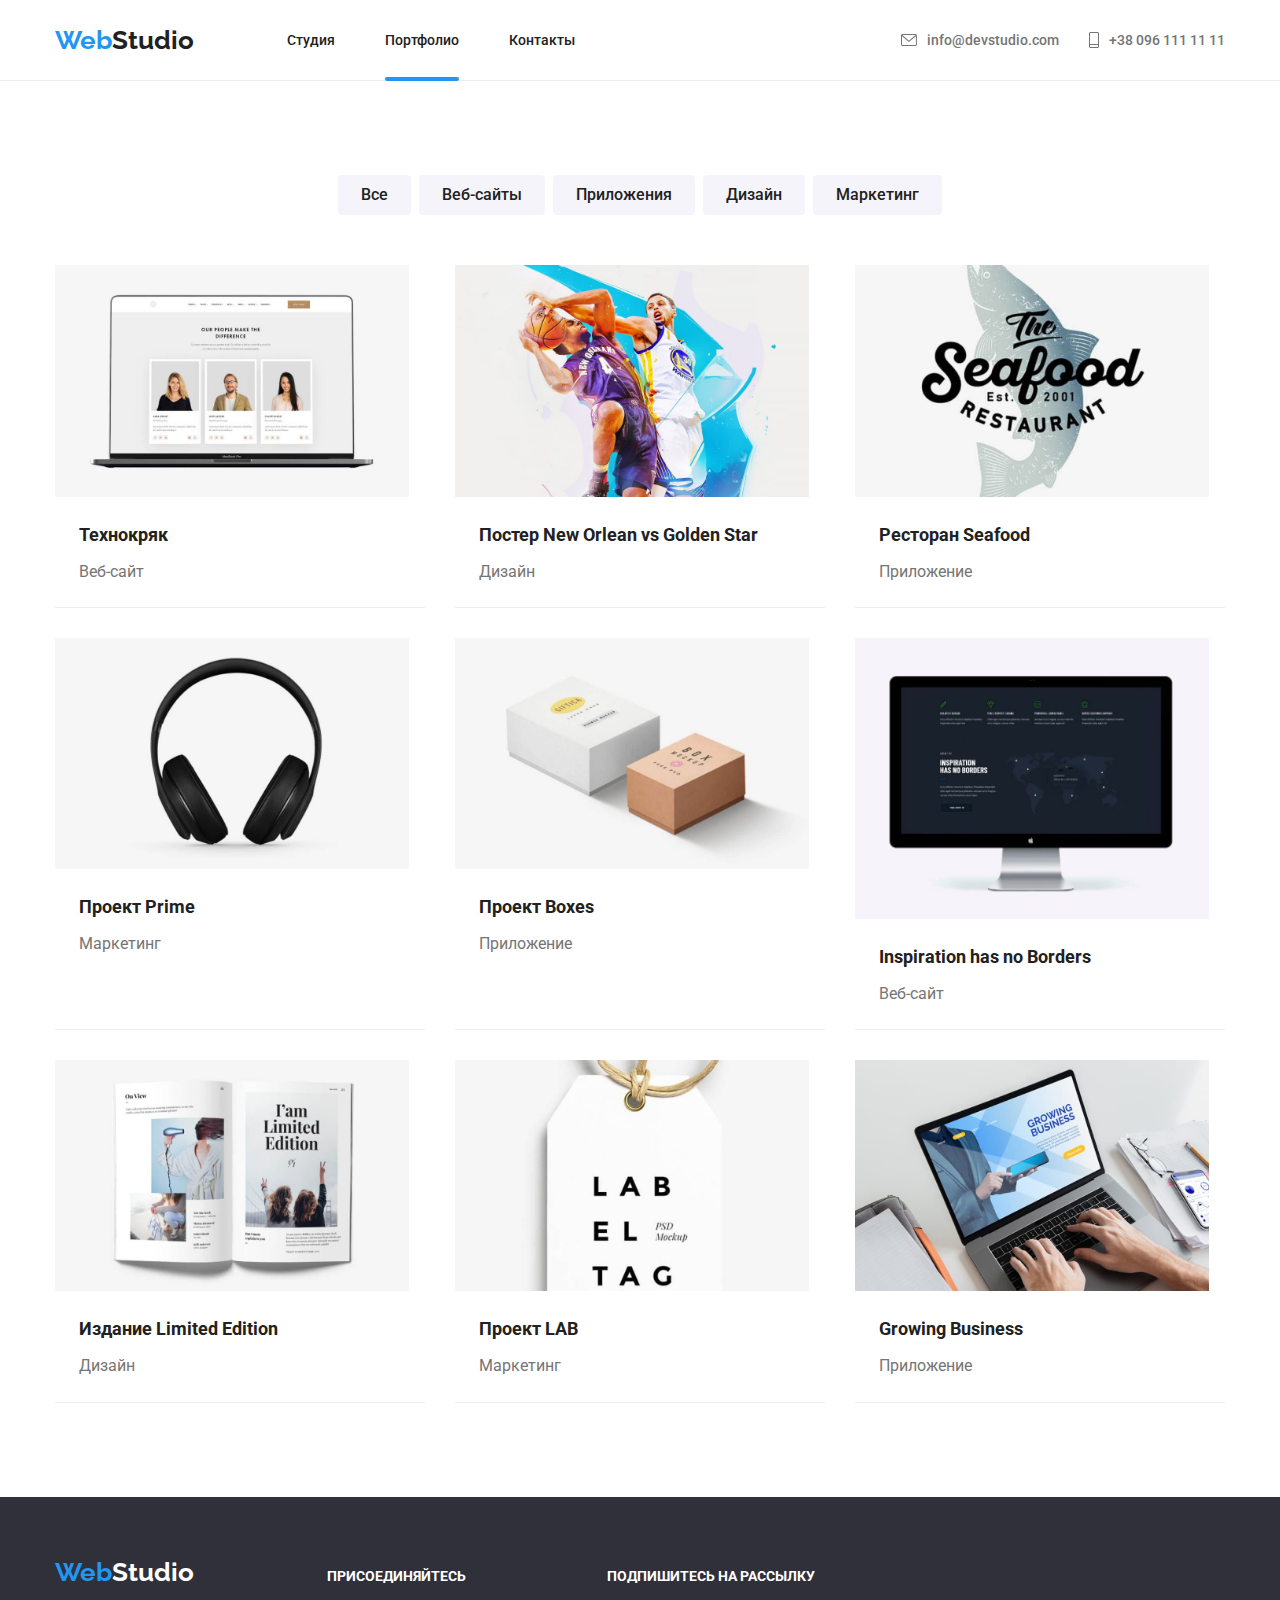
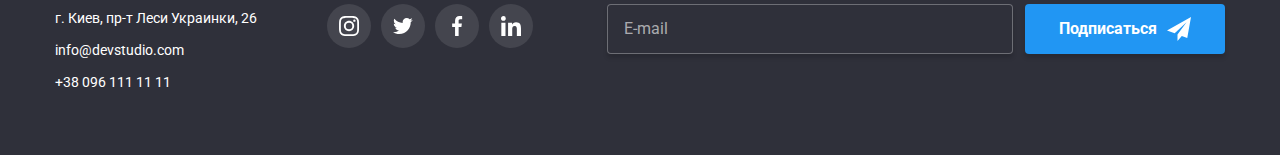
==== portfolio.html @ 4d80607a "adaptive" ====
<!DOCTYPE html>
<html lang="ru">

<head>
    <meta charset="UTF-8">
    <meta http-equiv="X-UA-Compatible" content="IE=edge">
    <meta name="viewport" content="width=device-width, initial-scale=1.0">
    <link href="https://fonts.googleapis.com/css2?family=Raleway:wght@700&family=Roboto:wght@400;500;700;900&display=swap"
        rel="stylesheet">
    <link rel="stylesheet" href="https://cdnjs.cloudflare.com/ajax/libs/modern-normalize/1.1.0/modern-normalize.min.css">
    <link rel="stylesheet" href="./css/portfolio.min.css">
    <title>Document</title>
</head>

<body> 
        <header class="header">
            <div class="container header__container">
                <nav class="site-nav">
                    <a href="./index.html" lang="en" class="logo header__logo"><span class="logo__accent">Web</span>Studio</a>
                    <button type="button" class="header__btn btn" aria-expanded="false" aria-controls="site-nav__menu"
                        data-menu-button>
                        <svg width="40" height="40" aria-label="Переключатель мобильного меню">
                            <use class="btn__icon-menu" href="./images/icons.svg#icon-menu"></use>
                            <use class="btn__icon-cross" href="./images/icons.svg#icon-cross"></use>
                        </svg>
                    </button>
        
                    <div class="site-nav__menu" id="site-nav__menu" data-menu>
        
                        <ul class="header__nav nav">
                            <li class="nav__item">
                                <a href="./index.html" class="nav__link link">Студия</a>
                            </li>
                            <li class="nav__item"><a href="./portfolio.html" class="nav__link nav__link--active">Портфолио</a></li>
                            <li class="nav__item"><a href="" class="nav__link">Контакты</a></li>
                        </ul>
                        <ul class="header__connection connection">
                            <li class="connection__item">
                                <a href="mailto:info@devstudio.com" class="connection__link connection__link--envelope">
                                    <svg class="connection__icon icon-envelope">
                                        <use href="./images/icons.svg#icon-envelope"></use>
                                    </svg>
                                    info@devstudio.com</a>
                            </li>
                            <li class="connection__item ">
                                <a href="tel:+380961111111" class="connection__link connection__link--phone">
                                    <svg class="connection__icon icon-phone">
                                        <use href="./images/icons.svg#icon-phone"></use>
                                    </svg>
                                    +38 096 111 11 11</a>
                            </li>
                        </ul>
                        <ul class="header-social">
                            <li class="header-social__item">
                                <a href="" class="header-social__link">Instagram</a>
                            </li>
                            <li class="header-social__item">
                                <a href="" class="header-social__link">Twitter</a>
                            </li>
                            <li class="header-social__item">
                                <a href="" class="header-social__link">Facebook</a>
                            </li>
                            <li class="header-social__item">
                                <a href="" class="header-social__link">LinkedIn</a>
                            </li>
                        </ul>
                    </div>
                </nav>
            </div>
        </header>
    <main>
        <section class="section section__examples">
            <div class="container">
                <ul class="filter__list ">
                    <li class="filter__item"><button type="button" class="filter__button">Все</button></li>
                    <li class="filter__item"><button type="button" class="filter__button">Веб-сайты</button></li>
                    <li class="filter__item"><button type="button" class="filter__button">Приложения</button></li>
                    <li class="filter__item"><button type="button" class="filter__button">Дизайн</button></li>
                    <li class="filter__item"><button type="button" class="filter__button">Маркетинг</button></li>
                </ul>
                <h1 class="element-hidden">Примеры работ</h1>
                <ul class=" card-set">
                    <li class="card">
                        <a href="" class="card__link ">
                            <div class="card__thumb">
                                <picture>
                                    <source srcset="
                                                     ./images/portfolio/product-1-dextop-370.jpg 370w, 
                                                     ./images/portfolio/product-1-dextop-740.jpg 740w,
                                                     ./images/portfolio/product-1-tablet-354.jpg 354w, 
                                                     ./images/portfolio/product-1-tablet-708.jpg 708w, 
                                                     ./images/portfolio/product-1-mobile-450.jpg 450w, 
                                                    ./images/portfolio/product-1-mobile-900.jpg 900w, 
                                                    " type="image/jpeg" />
                                
                                    <img srcset="./images/portfolio/product-1-dextop-370.jpg" alt="Страница веб-сайта"
                                        sizes="(min-width: 1200px) 33vw, (min-width: 768px) 50vw, 100vw">
                                </picture>
                                <!-- <img src="./images/project-1.jpg" alt="Страница веб-сайта" > -->
                                <div class="card__overlay">
                                    <p class="card__text">Технокряк это современная площадка распространения коронавируса. Компании используют эту
                                        платформу для цифрового
                                        шпионажа и атак на защищённые сервера конкурентов.</p>
                                </div>
                            </div>
                            <div class="card__content">
                                <h2 class="card__title">Технокряк</h2>
                                <p class="card__description">Веб-сайт</p>
                            </div>
                        </a>
                    </li>

                    <li class="card">
                        <a href="" class="card__link ">
                            <div class="card__thumb">
                                <picture>
                                    <source srcset="
                                                     ./images/portfolio/product-2-dextop-370.jpg 370w, 
                                                     ./images/portfolio/product-2-dextop-740.jpg 740w,
                                                     ./images/portfolio/product-2-tablet-354.jpg 354w, 
                                                     ./images/portfolio/product-2-tablet-708.jpg 708w, 
                                                     ./images/portfolio/product-2-mobile-450.jpg 450w, 
                                                    ./images/portfolio/product-2-mobile-900.jpg 900w, 
                                                    " type="image/jpeg" />
                                
                                    <img srcset="./images/portfolio/product-2-dextop-370.jpg" alt="Постер на баскетбольную тему"
                                        sizes="(min-width: 1200px) 33vw, (min-width: 768px) 50vw, 100vw">
                                </picture>
                                <div class="card__overlay">
                                    <p class="card__text">Lorem ipsum dolor sit amet consectetur adipisicing elit. Provident magnam aut amet nulla
                                        dolorum? Tenetur facilis nobis fuga. Hic, minus.</p>
                                </div>
                            </div>
                            <div class="card__content">
                                <h2 class="card__title">Постер New Orlean vs Golden Star</h2>
                                <p class="card__description">Дизайн</p>
                            </div>
                        </a>
                    </li>

                    <li class="card">
                        <a href="" class="card__link ">
                            <div class="card__thumb">
                                <picture>
                                    <source srcset="
                                                    ./images/portfolio/product-3-dextop-370.jpg 370w, 
                                                    ./images/portfolio/product-3-dextop-740.jpg 740w,
                                                    ./images/portfolio/product-3-tablet-354.jpg 354w, 
                                                    ./images/portfolio/product-3-tablet-708.jpg 708w, 
                                                    ./images/portfolio/product-3-mobile-450.jpg 450w, 
                                                    ./images/portfolio/product-3-mobile-900.jpg 900w, 
                                                    " type="image/jpeg" />
                                    <img srcset="./images/portfolio/product-3-dextop-370.jpg" alt="Постер на баскетбольную тему"
                                        sizes="(min-width: 1200px) 33vw, (min-width: 768px) 50vw, 100vw">
                                </picture>
                                <div class="card__overlay">
                                    <p class="card__text">Lorem ipsum dolor sit amet consectetur adipisicing elit. Debitis repellat soluta ullam tempore
                                        quas quibusdam delectus saepe, autem beatae labore.</p>
                                </div>
                            </div>
                            <div class="card__content">
                                <h2 class="card__title">Ресторан Seafood</h2>
                                <p class="card__description">Приложение</p>
                            </div>
                        </a>
                    </li>

                    <li class="card">
                        <a href="" class="card__link ">
                            <div class="card__thumb">
                                <picture>
                                    <source srcset="
                                                    ./images/portfolio/product-4-dextop-370.jpg 370w, 
                                                    ./images/portfolio/product-4-dextop-740.jpg 740w,
                                                    ./images/portfolio/product-4-tablet-354.jpg 354w, 
                                                    ./images/portfolio/product-4-tablet-708.jpg 708w, 
                                                    ./images/portfolio/product-4-mobile-450.jpg 450w, 
                                                    ./images/portfolio/product-4-mobile-900.jpg 900w, 
                                                    " type="image/jpeg" />
                                    <img srcset="./images/portfolio/product-4-dextop-370.jpg" alt="Постер на баскетбольную тему"
                                        sizes="(min-width: 1200px) 33vw, (min-width: 768px) 50vw, 100vw">
                                </picture>
                                <!-- <img src="./images/project-4.jpg" alt="Полноразмерные наушники" > -->
                                <div class="card__overlay">
                                    <p class="card__text">Lorem ipsum dolor, sit amet consectetur adipisicing elit. Laudantium esse sunt eos recusandae
                                        deserunt distinctio, inventore reiciendis optio ipsum quibusdam.</p>
                                </div>
                            </div>
                            <div class="card__content">
                                <h2 class="card__title">Проект Prime</h2>
                                <p class="card__description">Маркетинг</p>
                            </div>
                        </a>
                    </li>

                    <li class="card">
                        <a href="" class="card__link ">
                            <div class="card__thumb">
                                <picture>
                                    <source srcset="
                                                    ./images/portfolio/product-5-dextop-370.jpg 370w, 
                                                    ./images/portfolio/product-5-dextop-740.jpg 740w,
                                                    ./images/portfolio/product-5-tablet-354.jpg 354w, 
                                                    ./images/portfolio/product-5-tablet-708.jpg 708w, 
                                                    ./images/portfolio/product-5-mobile-450.jpg 450w, 
                                                    ./images/portfolio/product-5-mobile-900.jpg 900w, 
                                                    " type="image/jpeg" />
                                    <img srcset="./images/portfolio/product-5-dextop-370.jpg" alt="Коробки"
                                        sizes="(min-width: 1200px) 33vw, (min-width: 768px) 50vw, 100vw">
                                </picture>
                                <div class="card__overlay">
                                    <p class="card__text">Lorem, ipsum dolor sit amet consectetur adipisicing elit. Ipsa magnam ipsum fugit error dolorem
                                        officia tempora eos molestias eveniet nihil saepe, voluptas incidunt iusto ullam.</p>
                                </div>
                            </div>
                            <div class="card__content">
                                <h2 class="card__title">Проект Boxes</h2>
                                <p class="card__description">Приложение</p>
                            </div>
                        </a>
                    </li>

                    <li class="card">
                        <a href="" class="card__link ">
                            <div class="card__thumb">
                                <picture>
                                    <source srcset="
                                                    ./images/portfolio/product-6-dextop-370.jpg 370w, 
                                                    ./images/portfolio/product-6-dextop-740.jpg 740w,
                                                    ./images/portfolio/product-6-tablet-354.jpg 354w, 
                                                    ./images/portfolio/product-6-tablet-708.jpg 708w, 
                                                    " type="image/jpeg" />
                                    <img srcset="./images/portfolio/product-6-dextop-370.jpg" alt="Страница сайта"
                                        sizes="(min-width: 1200px) 33vw, (min-width: 768px) 50vw, 100vw">
                                </picture>
                                <div class="card__overlay">
                                    <p class="card__text">Lorem ipsum dolor sit amet consectetur adipisicing elit. Fugiat dignissimos, libero tempore
                                        ipsam iure veniam eveniet aliquam, quibusdam accusamus id nulla odio, consequuntur praesentium consectetur?</p>
                                </div>
                            </div>
                            <div class="card__content">
                                <h2 class="card__title">Inspiration has no Borders</h2>
                                <p class="card__description">Веб-сайт</p>
                            </div>
                        </a>
                    </li>

                    <li class="card ">
                        <a href="" class="card__link ">
                            <div class="card__thumb">
                                <picture>
                                    <source srcset="
                                                    ./images/portfolio/product-7-dextop-370.jpg 370w, 
                                                    ./images/portfolio/product-7-dextop-740.jpg 740w,
                                                    ./images/portfolio/product-7-tablet-354.jpg 354w, 
                                                    ./images/portfolio/product-7-tablet-708.jpg 708w, 
                                                    ./images/portfolio/product-7-mobile-450.jpg 450w, 
                                                    ./images/portfolio/product-7-mobile-900.jpg 900w, 
                                                    " type="image/jpeg" />
                                <img srcset="./images/portfolio/product-7-dextop-370.jpg" alt="Разворот журнала"
                                        sizes="(min-width: 1200px) 33vw, (min-width: 768px) 50vw, 100vw">
                                </picture>
                                <div class="card__overlay">
                                    <p class="card__text">Lorem ipsum dolor sit, amet consectetur adipisicing elit. Eius doloremque autem quas eum
                                        veniam. Omnis, provident quibusdam dolor excepturi voluptates minus neque. Reprehenderit, sequi natus?</p>
                                </div>
                            </div>
                            <div class="card__content">
                                <h2 class="card__title">Издание Limited Edition</h2>
                                <p class="card__description">Дизайн</p>
                            </div>
                        </a>
                    </li>

                    <li class="card ">
                        <a href="" class="card__link ">
                            <div class="card__thumb">
                                <picture>
                                    <source srcset="
                                                    ./images/portfolio/product-8-dextop-370.jpg 370w, 
                                                    ./images/portfolio/product-8-dextop-740.jpg 740w,
                                                    ./images/portfolio/product-8-tablet-354.jpg 354w, 
                                                    ./images/portfolio/product-8-tablet-708.jpg 708w, 
                                                    ./images/portfolio/product-8-mobile-450.jpg 450w, 
                                                    ./images/portfolio/product-8-mobile-900.jpg 900w, 
                                                    " type="image/jpeg" />
                                <img srcset="./images/portfolio/product-8-dextop-370.jpg" alt="Макет ярлыка"
                                        sizes="(min-width: 1200px) 33vw, (min-width: 768px) 50vw, 100vw">
                                </picture>
                                <div class="card__overlay">
                                    <p class="card__text">Lorem ipsum dolor sit amet consectetur adipisicing elit. Quidem doloremque repudiandae est
                                        harum eligendi consequuntur! Doloribus magnam ea voluptatem sed ad nisi modi voluptate corrupti!</p>
                                </div>
                            </div>
                            <div class="card__content">
                                <h2 class="card__title">Проект LAB</h2>
                                <p class="card__description">Маркетинг</p>
                            </div>
                        </a>
                    </li>

                    <li class="card ">
                        <a href="" class="card__link ">
                            <div class="card__thumb">
                                <picture>
                                    <source srcset="
                                                    ./images/portfolio/product-9-dextop-370.jpg 370w, 
                                                    ./images/portfolio/product-9-dextop-740.jpg 740w,
                                                    ./images/portfolio/product-9-tablet-354.jpg 354w, 
                                                    ./images/portfolio/product-9-tablet-708.jpg 708w, 
                                                    ./images/portfolio/product-9-mobile-450.jpg 450w, 
                                                    ./images/portfolio/product-9-mobile-900.jpg 900w, 
                                                    " type="image/jpeg" />
                                   <img srcset="./images/portfolio/product-9-dextop-370.jpg" alt="Страница сайта"
                                        sizes="(min-width: 1200px) 33vw, (min-width: 768px) 50vw, 100vw">
                                </picture>
                                <div class="card__overlay">
                                    <p class="card__text">Lorem ipsum dolor sit amet consectetur adipisicing elit. Vitae dolores quas, facilis eos iusto
                                        beatae, consequatur inventore sequi, rem eum commodi nisi vel recusandae nesciunt.</p>
                                </div>
                            </div>
                            <div class="card__content">
                                <h2 class="card__title">Growing Business</h2>
                                <p class="card__description">Приложение</p>
                            </div>
                        </a>
                    </li>
                </ul>
            </div>
        </section>
    </main>
        <footer class="footer">
            <div class="container">
                <div class="footer__container">
                    <div class="footer__container--tablet">
                        <div class="footer__address">
                            <a href="" lang="en" class="logo footer__logo"><span class="logo__accent">Web</span>Studio</a>
                            <address>
                                <ul class=" address__list">
                                    <li class=" address__item"><a href="https://goo.gl/maps/VxRfJB7BsFAzvuB5A" target="_blank"
                                            rel="noopener noreferrer nofollow" class="address__link">г. Киев, пр-т Леси
                                            Украинки, 26</a>
                                    </li>
                                    <li class=" address__item"><a href="mailto:info@devstudio.com"
                                            class="address__link">info@devstudio.com</a>
                                    </li>
                                    <li class=" address__item"><a href="tel:+380961111111" class="address__link">+38 096 111 11
                                            11</a></li>
                                </ul>
                            </address>
                        </div>
                        <div class="footer__social">
                            <p class="footer__text">Присоединяйтесь</p>
                            <ul class="social">
                                <li class="social__item">
                                    <a href="" class="social__link social__link--footer">
                                        <svg class="social__icon social__icon--footer">
                                            <use href="./images/icons.svg#icon-instagram"></use>
                                        </svg>
                                    </a>
                                </li>
                                <li class="social__item">
                                    <a href="" class="social__link social__link--footer">
                                        <svg class="social__icon social__icon--footer">
                                            <use href="./images/icons.svg#icon-twitter"></use>
                                        </svg>
                                    </a>
                                </li>
                                <li class="social__item">
                                    <a href="" class="social__link social__link--footer">
                                        <svg class="social__icon social__icon--footer">
                                            <use href="./images/icons.svg#icon-facebook"></use>
                                        </svg>
                                    </a>
                                </li>
                                <li class="social__item">
                                    <a href="" class="social__link social__link--footer">
                                        <svg class="social__icon social__icon--footer">
                                            <use href="./images/icons.svg#icon-linkedin"></use>
                                        </svg>
                                    </a>
                                </li>
                            </ul>
                        </div>
                    </div>
                    <div class="footer__subscribe">
                        <p class="footer__text">Подпишитесь на рассылку</p>
                        <form name="subscribe" class="subscribe">
                            <input type="email" name="subscribe" placeholder="E-mail" class="subscribe__field">
                            <button type="submit" class="button subscribe__button">
                                Подписаться
                                <svg class="subscribe__icon">
                                    <use href="./images/icons.svg#icon-send"></use>
                                </svg>
                            </button>
                        </form>
                    </div>
                </div>
            </div>
        </footer>

<script src="./js/modal.js"></script>
<script src="./js/mobile-menu.js"></script>

</body>

</html>
---- css/portfolio.min.css ----
.element-hidden{position:absolute;white-space:nowrap;width:1px;height:1px;overflow:hidden;border:0;padding:0;clip:rect(0 0 0 0);-webkit-clip-path:inset(50%);clip-path:inset(50%);margin:-1px}h1,h2,h3,h4,h5,h6{margin:0;color:#212121}p{margin:0}img{display:block;max-width:100%;height:auto}address{font-style:normal}ul{list-style:none;padding:0;margin:0}.address__link,.card__link,.connection__link,.header-social__link,.logo{text-decoration:none;color:inherit}.address__link:hover,.address__link:focus,.connection__link:hover,.connection__link:focus{color:#2196f3}.address__list,.card-set,.filter__list,.social{list-style:none;padding:0;margin:0}.social__link,.social,.button{display:-webkit-box;display:-ms-flexbox;display:flex;-webkit-box-align:center;-ms-flex-align:center;align-items:center;-webkit-box-pack:center;-ms-flex-pack:center;justify-content:center}.button{margin-right:auto;margin-left:auto;min-width:200px;height:50px;padding:10px;border:1px solid transparent;border-radius:4px;-webkit-box-shadow:0px 4px 4px rgba(0,0,0,.15);box-shadow:0px 4px 4px rgba(0,0,0,.15);font-size:16px;font-weight:700;line-height:1.88;color:#fff;background-color:#2196f3;cursor:pointer}.section{padding-top:60px;padding-bottom:60px}@media screen and (min-width: 1200px){.section{padding-top:94px;padding-bottom:94px}}@media screen and (min-width: 1200px){.section__activities{padding-top:0}}.section__title{margin-bottom:30px;font-weight:700;font-size:28px;text-align:center}@media screen and (min-width: 1200px){.section__title{margin-bottom:50px;font-size:36px}}.container{margin-left:auto;margin-right:auto;padding-left:15px;padding-right:15px}@media screen and (min-width: 480px){.container{width:480px}}@media screen and (min-width: 768px){.container{width:768px}}@media screen and (min-width: 1200px){.container{width:1200px}}body{color:#757575;font-family:"Roboto",sans-serif;font-size:14px;font-weight:400;line-height:1.71;background-color:#fff}.header{position:relative;border-bottom:1px solid #ececec;background-color:#fff}.logo{display:block;color:#212121;font-family:"Raleway",sans-serif;font-weight:700;font-size:24px;line-height:1.17}.btn.is-open .logo{display:none}@media screen and (max-width: 767px){.logo{padding-top:15px;padding-bottom:15px}}@media screen and (min-width: 1200px){.logo{font-size:26px}}@media screen and (min-width: 1200px){.header__logo{padding-top:25px;padding-bottom:25px}}.logo__accent{color:#2196f3}.btn{display:-webkit-box;display:-ms-flexbox;display:flex;padding:0;border:none;background-color:transparent;margin-left:auto;z-index:999}@media screen and (min-width: 768px){.btn{display:none}}.burger{width:40px;height:40px;-webkit-transition:fill 250ms cubic-bezier(0.4, 0, 0.2, 1);transition:fill 250ms cubic-bezier(0.4, 0, 0.2, 1)}.btn:focus .burger{fill:#2196f3}.btn__icon-cross{display:none}.btn.is-open .btn__icon-cross{display:block}@media screen and (max-width: 767px){.btn.is-open .btn__icon-cross{position:absolute;top:10px;right:15px}}.btn.is-open .btn__icon-menu{display:none}.site-nav{display:-webkit-box;display:-ms-flexbox;display:flex;-webkit-box-align:center;-ms-flex-align:center;align-items:center}@media screen and (max-width: 767px){.site-nav{min-height:60px}}@media screen and (min-width: 768px){.site-nav{min-height:80px}}.site-nav__menu{line-height:1.17;font-weight:500;background-color:#fff}@media screen and (max-width: 767px){.site-nav__menu{display:none;position:absolute;top:0;left:0;width:100%;height:100vh;padding:40px 48px}.site-nav__menu.is-open{display:-webkit-box;display:-ms-flexbox;display:flex;-webkit-box-orient:vertical;-webkit-box-direction:normal;-ms-flex-direction:column;flex-direction:column;-webkit-box-flex:1;-ms-flex-positive:1;flex-grow:1;z-index:99}}@media screen and (min-width: 768px){.site-nav__menu{display:-webkit-box;display:-ms-flexbox;display:flex;-webkit-box-align:center;-ms-flex-align:center;align-items:center;-webkit-box-flex:1;-ms-flex-positive:1;flex-grow:1;-webkit-box-pack:justify;-ms-flex-pack:justify;justify-content:space-between;margin-left:88px}}@media screen and (min-width: 1200px){.site-nav__menu{margin-left:93px}}.header-social{display:-webkit-box;display:-ms-flexbox;display:flex;-ms-flex-wrap:wrap;flex-wrap:wrap;-webkit-box-align:center;-ms-flex-align:center;align-items:center;-webkit-box-pack:start;-ms-flex-pack:start;justify-content:start;margin-top:64px;color:#2196f3;font-size:18px;line-height:1.22}@media screen and (min-width: 768px){.header-social{display:none}}.header-social__item{position:relative}.header-social__item:not(:last-child){border-right:1px solid rgba(33,33,33,.2)}.header-social__link{padding-right:10px;padding-left:10px}@media screen and (max-width: 767px){.nav{margin-bottom:auto}}@media screen and (min-width: 768px){.nav{display:-webkit-box;display:-ms-flexbox;display:flex;-webkit-box-flex:1;-ms-flex-positive:1;flex-grow:1}}@media screen and (max-width: 767px){.nav__item:not(:last-child){margin-bottom:32px}}@media screen and (min-width: 768px){.nav__item:not(:last-child){margin-right:50px}}.nav__link{text-decoration:none;color:#212121}@media screen and (max-width: 767px){.nav__link{font-size:40px}}@media screen and (min-width: 768px){.nav__link{padding-top:32px;padding-bottom:32px;display:block;color:#212121;-webkit-transition:color 250ms cubic-bezier(0.4, 0, 0.2, 1);transition:color 250ms cubic-bezier(0.4, 0, 0.2, 1)}.nav__link:hover,.nav__link:focus{color:#2196f3}}@media screen and (max-width: 767px){.nav__link--active{color:#2196f3}}@media screen and (min-width: 768px){.nav__link--active{position:relative}}@media screen and (min-width: 768px){.nav__link--active::after{position:absolute;left:0;top:calc(100% - 3px);content:"";display:block;width:100%;height:4px;background-color:#2196f3;border-radius:2px}}@media screen and (max-width: 767px){.connection{display:-webkit-box;display:-ms-flexbox;display:flex;-webkit-box-orient:vertical;-webkit-box-direction:reverse;-ms-flex-direction:column-reverse;flex-direction:column-reverse}}@media screen and (min-width: 768px){.connection{display:-webkit-box;display:-ms-flexbox;display:flex;-webkit-box-orient:vertical;-webkit-box-direction:normal;-ms-flex-direction:column;flex-direction:column}}@media screen and (min-width: 1200px){.connection{-webkit-box-orient:horizontal;-webkit-box-direction:normal;-ms-flex-direction:row;flex-direction:row}}@media screen and (min-width: 768px)and (max-width: 1199px){.connection__item:not(:last-child){margin-bottom:10px}}@media screen and (min-width: 1200px){.connection__item:not(:last-child){margin-right:30px}}.connection__link{color:#757575;-webkit-transition:color 250ms cubic-bezier(0.4, 0, 0.2, 1);transition:color 250ms cubic-bezier(0.4, 0, 0.2, 1)}@media screen and (min-width: 768px){.connection__link{display:-webkit-box;display:-ms-flexbox;display:flex;-webkit-box-align:center;-ms-flex-align:center;align-items:center}}@media screen and (min-width: 480px)and (max-width: 1199px){.connection__link{font-size:12px}}@media screen and (max-width: 767px){.connection__link--envelope{font-size:24px;display:inline-block;margin-top:32px}}@media screen and (max-width: 767px){.connection__link--phone{font-size:34px;color:#2196f3}}.connection__icon{fill:currentColor}@media screen and (max-width: 767px){.connection__icon{display:none}}@media screen and (min-width: 768px){.connection__icon{margin-right:8px}}@media screen and (min-width: 1200px){.connection__icon{margin-right:10px}}@media screen and (min-width: 768px){.icon-envelope{width:14px;height:10px}}@media screen and (min-width: 1200px){.icon-envelope{width:16px;height:12px}}@media screen and (min-width: 768px){.icon-phone{width:10px;height:14px}}@media screen and (min-width: 1200px){.icon-phone{width:10px;height:16px}}.social__item:not(:last-child){margin-right:10px}.social__link{border:1px solid transparent;border-radius:50%;-webkit-box-align:center;-ms-flex-align:center;align-items:center;width:44px;height:44px;color:#afb1b8;-webkit-transition:background-color 250ms cubic-bezier(0.4, 0, 0.2, 1),fill 250ms cubic-bezier(0.4, 0, 0.2, 1);transition:background-color 250ms cubic-bezier(0.4, 0, 0.2, 1),fill 250ms cubic-bezier(0.4, 0, 0.2, 1)}.social__link:hover,.social__link:focus{background-color:#2196f3;fill:#fff}.social__icon{width:20px;height:20px;fill:currentColor;-webkit-transition:fill 250ms cubic-bezier(0.4, 0, 0.2, 1);transition:fill 250ms cubic-bezier(0.4, 0, 0.2, 1)}.social__link:hover .social__icon,.social__link:focus .social__icon{fill:#fff}.social__icon--footer{fill:#fff}@media screen and (max-width: 1199px){.footer__social{margin-bottom:60px}}@media screen and (min-width: 1200px){.footer__social{margin-right:93px}}.social__link--footer{background-color:rgba(255,255,255,.1)}.filter__list{display:-webkit-box;display:-ms-flexbox;display:flex;-ms-flex-wrap:wrap;flex-wrap:wrap;margin-top:-15px;margin-bottom:40px}@media screen and (min-width: 1200px){.filter__list{margin-bottom:50px;-webkit-box-pack:center;-ms-flex-pack:center;justify-content:center;-webkit-box-align:center;-ms-flex-align:center;align-items:center}}.filter__item{margin-top:15px}.filter__item:not(:last-child){margin-right:8px}.filter__button{padding:6px 22px;color:#212121;font-size:16px;font-weight:500;line-height:1.63;background-color:#f5f4fa;border:1px solid transparent;border-radius:4px;cursor:pointer;-webkit-box-shadow:none;box-shadow:none;-webkit-transition:background-color 250ms cubic-bezier(0.4, 0, 0.2, 1),color 250ms cubic-bezier(0.4, 0, 0.2, 1),-webkit-box-shadow 250ms cubic-bezier(0.4, 0, 0.2, 1);transition:background-color 250ms cubic-bezier(0.4, 0, 0.2, 1),color 250ms cubic-bezier(0.4, 0, 0.2, 1),-webkit-box-shadow 250ms cubic-bezier(0.4, 0, 0.2, 1);transition:background-color 250ms cubic-bezier(0.4, 0, 0.2, 1),color 250ms cubic-bezier(0.4, 0, 0.2, 1),box-shadow 250ms cubic-bezier(0.4, 0, 0.2, 1);transition:background-color 250ms cubic-bezier(0.4, 0, 0.2, 1),color 250ms cubic-bezier(0.4, 0, 0.2, 1),box-shadow 250ms cubic-bezier(0.4, 0, 0.2, 1),-webkit-box-shadow 250ms cubic-bezier(0.4, 0, 0.2, 1)}.filter__button:hover,.filter__button:focus{color:#fff;background-color:#2196f3;-webkit-box-shadow:0px 2px 2px 0px rgba(0,0,0,.12),0px 1px 2px 0px rgba(0,0,0,.08),0px 3px 1px 0px rgba(0,0,0,.1);box-shadow:0px 2px 2px 0px rgba(0,0,0,.12),0px 1px 2px 0px rgba(0,0,0,.08),0px 3px 1px 0px rgba(0,0,0,.1)}.card-set{margin-right:auto;margin-left:auto}@media screen and (min-width: 768px){.card-set{display:-webkit-box;display:-ms-flexbox;display:flex;-ms-flex-wrap:wrap;flex-wrap:wrap;margin-left:-30px;margin-top:-30px}}.card{border-bottom:1px solid #eee}@media screen and (max-width: 767px){.card{margin-bottom:20px}}@media screen and (min-width: 768px){.card{-ms-flex-preferred-size:calc(100% / 2 - 30px);flex-basis:calc(100% / 2 - 30px);margin-left:30px;margin-top:30px}}@media screen and (min-width: 1200px){.card{-ms-flex-preferred-size:calc(100% / 3 - 30px);flex-basis:calc(100% / 3 - 30px)}}.card__content{padding:20px 24px;-webkit-transition:-webkit-box-shadow 250ms cubic-bezier(0.4, 0, 0.2, 1);transition:-webkit-box-shadow 250ms cubic-bezier(0.4, 0, 0.2, 1);transition:box-shadow 250ms cubic-bezier(0.4, 0, 0.2, 1);transition:box-shadow 250ms cubic-bezier(0.4, 0, 0.2, 1), -webkit-box-shadow 250ms cubic-bezier(0.4, 0, 0.2, 1)}.card__link:hover .card__content,.card__link:focus .card__content{-webkit-box-shadow:0px 1px 1px rgba(0,0,0,.12),0px 4px 4px rgba(0,0,0,.06),1px 4px 6px rgba(0,0,0,.16);box-shadow:0px 1px 1px rgba(0,0,0,.12),0px 4px 4px rgba(0,0,0,.06),1px 4px 6px rgba(0,0,0,.16)}.card__title{margin-bottom:4px;font-weight:700;font-size:18px;line-height:2}.card__description{color:#757575;font-size:16px;line-height:1.88}.card__thumb{position:relative;overflow:hidden}@media screen and (min-width: 768px){.card__thumb{max-width:354px}}.card__overlay{position:absolute;width:100%;height:100%;top:0;left:0;opacity:0;-webkit-transform:translateY(100%);transform:translateY(100%);padding:63px 24px;background-color:rgba(33,150,243,.9);-webkit-transition:opacity 250ms cubic-bezier(0.4, 0, 0.2, 1),-webkit-transform 250ms cubic-bezier(0.4, 0, 0.2, 1);transition:opacity 250ms cubic-bezier(0.4, 0, 0.2, 1),-webkit-transform 250ms cubic-bezier(0.4, 0, 0.2, 1);transition:transform 250ms cubic-bezier(0.4, 0, 0.2, 1),opacity 250ms cubic-bezier(0.4, 0, 0.2, 1);transition:transform 250ms cubic-bezier(0.4, 0, 0.2, 1),opacity 250ms cubic-bezier(0.4, 0, 0.2, 1),-webkit-transform 250ms cubic-bezier(0.4, 0, 0.2, 1)}.card__link:hover .card__overlay{position:absolute;width:100%;height:100%;top:0;left:0;opacity:1;-webkit-transform:translateY(0);transform:translateY(0)}.card__text{font-size:18px;line-height:1.56;overflow:hidden;color:#fff}.footer{background-color:#2f303a;padding:60px 0;color:#fff}@media screen and (max-width: 1199px){.footer{text-align:center}}@media screen and (min-width: 1200px){.footer__container{display:-webkit-box;display:-ms-flexbox;display:flex;-webkit-box-align:baseline;-ms-flex-align:baseline;align-items:baseline}}@media screen and (min-width: 768px){.footer__container--tablet{display:-webkit-box;display:-ms-flexbox;display:flex;-webkit-box-align:baseline;-ms-flex-align:baseline;align-items:baseline;-webkit-box-pack:justify;-ms-flex-pack:justify;justify-content:space-between}}@media screen and (min-width: 768px)and (max-width: 1199px){.footer__container--tablet{margin-bottom:60px}}@media screen and (min-width: 768px)and (max-width: 1199px){.footer__address{margin-left:61px}}.footer__logo{color:#fff;margin-bottom:20px}@media screen and (max-width: 767px){.address__list{margin-bottom:60px}}@media screen and (min-width: 1200px){.address__list{margin-right:70px}}.address__item:not(:last-child){margin-bottom:8px}@media screen and (min-width: 768px){.footer__social{margin-right:74px}}.footer__text{margin-bottom:20px;color:#fff;font-weight:700;line-height:1.17;text-transform:uppercase}@media screen and (min-width: 1200px){.footer__subscribe{-webkit-box-flex:1;-ms-flex-positive:1;flex-grow:1}}@media screen and (min-width: 1200px){.subscribe{display:-webkit-box;display:-ms-flexbox;display:flex;-webkit-box-align:stretch;-ms-flex-align:stretch;align-items:stretch;-webkit-box-flex:1;-ms-flex-positive:1;flex-grow:1}}.subscribe__field{width:100%;height:50px;padding-left:16px;outline:none;color:#fff;background-color:#2f303a;border:1px solid rgba(255,255,255,.3);border-radius:4px;-webkit-box-shadow:0px 4px 4px rgba(0,0,0,.15);box-shadow:0px 4px 4px rgba(0,0,0,.15)}@media screen and (min-width: 768px){.subscribe__field{display:-webkit-box;display:-ms-flexbox;display:flex;margin-right:auto;margin-left:auto}}@media screen and (max-width: 1199px){.subscribe__field{margin-bottom:20px;max-width:450px}}@media screen and (min-width: 1200px){.subscribe__field{-webkit-box-flex:1;-ms-flex-positive:1;flex-grow:1}}.subscribe__field::-webkit-input-placeholder{font-size:16px;line-height:1.25;color:rgba(255,255,255,.6)}.subscribe__field::-moz-placeholder{font-size:16px;line-height:1.25;color:rgba(255,255,255,.6)}.subscribe__field:-ms-input-placeholder{font-size:16px;line-height:1.25;color:rgba(255,255,255,.6)}.subscribe__field::-ms-input-placeholder{font-size:16px;line-height:1.25;color:rgba(255,255,255,.6)}.subscribe__field::placeholder{font-size:16px;line-height:1.25;color:rgba(255,255,255,.6)}@media screen and (min-width: 1200px){.subscribe__button{margin-left:12px}}.subscribe__icon{width:24px;height:24px;margin-left:10px;fill:#fff}/*# sourceMappingURL=portfolio.min.css.map */
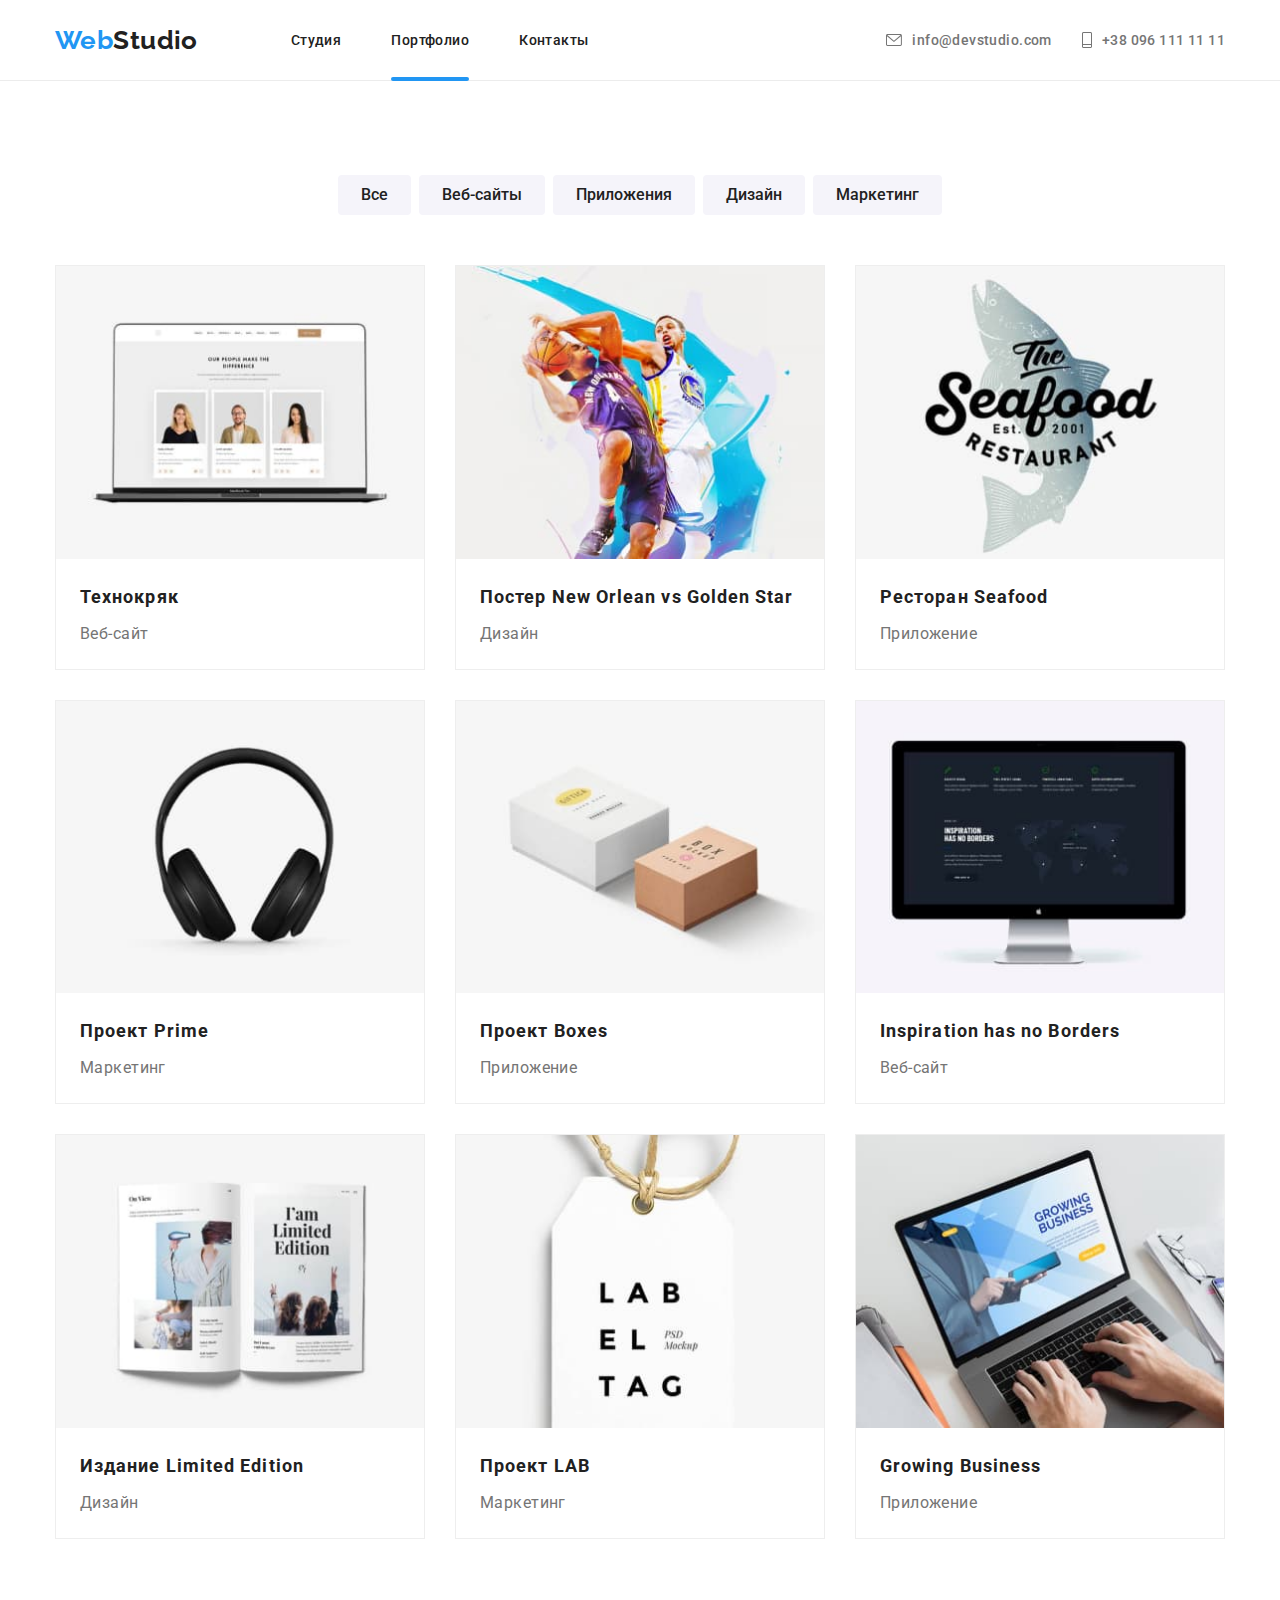
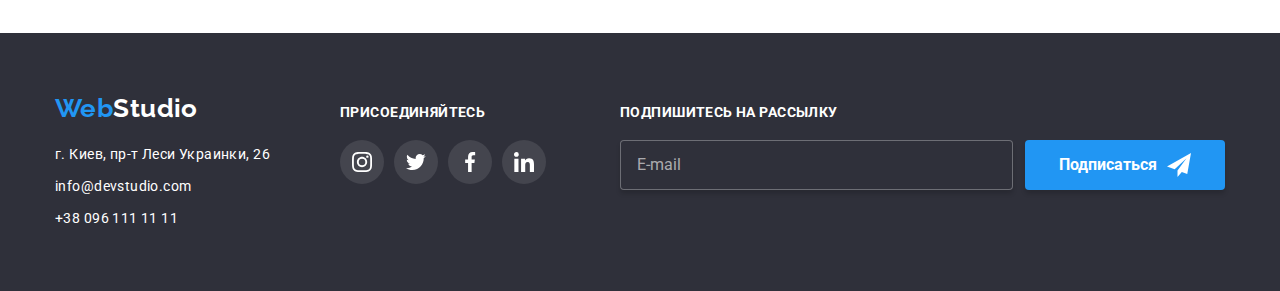
==== commit 1ad49336: "Исправленная ДЗ" ====
--- a/portfolio.html
+++ b/portfolio.html
@@ -13,61 +13,60 @@
 </head>
 
 <body> 
-        <header class="header">
-            <div class="container header__container">
-                <nav class="site-nav">
-                    <a href="./index.html" lang="en" class="logo header__logo"><span class="logo__accent">Web</span>Studio</a>
-                    <button type="button" class="header__btn btn" aria-expanded="false" aria-controls="site-nav__menu"
-                        data-menu-button>
-                        <svg width="40" height="40" aria-label="Переключатель мобильного меню">
-                            <use class="btn__icon-menu" href="./images/icons.svg#icon-menu"></use>
-                            <use class="btn__icon-cross" href="./images/icons.svg#icon-cross"></use>
-                        </svg>
-                    </button>
-        
-                    <div class="site-nav__menu" id="site-nav__menu" data-menu>
-        
-                        <ul class="header__nav nav">
-                            <li class="nav__item">
-                                <a href="./index.html" class="nav__link link">Студия</a>
-                            </li>
-                            <li class="nav__item"><a href="./portfolio.html" class="nav__link nav__link--active">Портфолио</a></li>
-                            <li class="nav__item"><a href="" class="nav__link">Контакты</a></li>
-                        </ul>
-                        <ul class="header__connection connection">
-                            <li class="connection__item">
-                                <a href="mailto:info@devstudio.com" class="connection__link connection__link--envelope">
-                                    <svg class="connection__icon icon-envelope">
-                                        <use href="./images/icons.svg#icon-envelope"></use>
-                                    </svg>
-                                    info@devstudio.com</a>
-                            </li>
-                            <li class="connection__item ">
-                                <a href="tel:+380961111111" class="connection__link connection__link--phone">
-                                    <svg class="connection__icon icon-phone">
-                                        <use href="./images/icons.svg#icon-phone"></use>
-                                    </svg>
-                                    +38 096 111 11 11</a>
-                            </li>
-                        </ul>
-                        <ul class="header-social">
-                            <li class="header-social__item">
-                                <a href="" class="header-social__link">Instagram</a>
-                            </li>
-                            <li class="header-social__item">
-                                <a href="" class="header-social__link">Twitter</a>
-                            </li>
-                            <li class="header-social__item">
-                                <a href="" class="header-social__link">Facebook</a>
-                            </li>
-                            <li class="header-social__item">
-                                <a href="" class="header-social__link">LinkedIn</a>
-                            </li>
-                        </ul>
-                    </div>
-                </nav>
-            </div>
-        </header>
+    <header class="header">
+        <div class="container header__container">
+            <nav class="site-nav">
+                <a href="./index.html" lang="en" class="logo header__logo"><span class="logo__accent">Web</span>Studio</a>
+                <button type="button" class="header__btn btn" aria-expanded="false" aria-controls="site-nav__menu"
+                    data-menu-button>
+                    <svg class="burger" aria-label="Переключатель мобильного меню">
+                        <use class="btn__icon-menu" href="./images/icons.svg#icon-menu"></use>
+                        <use class="btn__icon-cross" href="./images/icons.svg#icon-cross"></use>
+                    </svg>
+                </button>
+    
+                <div class="site-nav__menu" id="site-nav__menu" data-menu>
+                    <ul class="header__nav nav">
+                        <li class="nav__item">
+                            <a href="./index.html" class="nav__link link ">Студия</a>
+                        </li>
+                        <li class="nav__item"><a href="./portfolio.html" class="nav__link nav__link--active">Портфолио</a></li>
+                        <li class="nav__item"><a href="" class="nav__link">Контакты</a></li>
+                    </ul>
+                    <ul class="header__connection connection">
+                        <li class="connection__item">
+                            <a href="mailto:info@devstudio.com" class="connection__link connection__link--envelope">
+                                <svg class="connection__icon icon-envelope">
+                                    <use href="./images/icons.svg#icon-envelope"></use>
+                                </svg>
+                                info@devstudio.com</a>
+                        </li>
+                        <li class="connection__item ">
+                            <a href="tel:+380961111111" class="connection__link connection__link--phone">
+                                <svg class="connection__icon icon-phone">
+                                    <use href="./images/icons.svg#icon-phone"></use>
+                                </svg>
+                                +38 096 111 11 11</a>
+                        </li>
+                    </ul>
+                    <ul class="header-social">
+                        <li class="header-social__item">
+                            <a href="" class="header-social__link">Instagram</a>
+                        </li>
+                        <li class="header-social__item">
+                            <a href="" class="header-social__link">Twitter</a>
+                        </li>
+                        <li class="header-social__item">
+                            <a href="" class="header-social__link">Facebook</a>
+                        </li>
+                        <li class="header-social__item">
+                            <a href="" class="header-social__link">LinkedIn</a>
+                        </li>
+                    </ul>
+                </div>
+            </nav>
+        </div>
+    </header>
     <main>
         <section class="section section__examples">
             <div class="container">
@@ -85,18 +84,19 @@
                             <div class="card__thumb">
                                 <picture>
                                     <source srcset="
-                                                     ./images/portfolio/product-1-dextop-370.jpg 370w, 
-                                                     ./images/portfolio/product-1-dextop-740.jpg 740w,
-                                                     ./images/portfolio/product-1-tablet-354.jpg 354w, 
-                                                     ./images/portfolio/product-1-tablet-708.jpg 708w, 
-                                                     ./images/portfolio/product-1-mobile-450.jpg 450w, 
-                                                    ./images/portfolio/product-1-mobile-900.jpg 900w, 
-                                                    " type="image/jpeg" />
-                                
-                                    <img srcset="./images/portfolio/product-1-dextop-370.jpg" alt="Страница веб-сайта"
-                                        sizes="(min-width: 1200px) 33vw, (min-width: 768px) 50vw, 100vw">
-                                </picture>
-                                <!-- <img src="./images/project-1.jpg" alt="Страница веб-сайта" > -->
+                                        ./images/portfolio/product-1-dextop-370.jpg 1x,
+                                        ./images/portfolio/product-1-dextop-740.jpg 2x"
+                                        media="(min-width: 1200px)" />
+                                    <source srcset="
+                                        ./images/portfolio/product-1-tablet-354.jpg 1x, 
+                                        ./images/portfolio/product-1-tablet-708.jpg 2x"
+                                        media="(min-width: 768px)" />
+                                    <source srcset="
+                                        ./images/portfolio/product-1-mobile-450.jpg 1x, 
+                                        ./images/portfolio/product-1-mobile-900.jpg 2x"
+                                        media="(min-width: 320px) " />
+                                    <img src="./images/portfolio/product-1-dextop-370.jpg" alt="Страница веб-сайта" />
+                                </picture>
                                 <div class="card__overlay">
                                     <p class="card__text">Технокряк это современная площадка распространения коронавируса. Компании используют эту
                                         платформу для цифрового
@@ -115,17 +115,17 @@
                             <div class="card__thumb">
                                 <picture>
                                     <source srcset="
-                                                     ./images/portfolio/product-2-dextop-370.jpg 370w, 
-                                                     ./images/portfolio/product-2-dextop-740.jpg 740w,
-                                                     ./images/portfolio/product-2-tablet-354.jpg 354w, 
-                                                     ./images/portfolio/product-2-tablet-708.jpg 708w, 
-                                                     ./images/portfolio/product-2-mobile-450.jpg 450w, 
-                                                    ./images/portfolio/product-2-mobile-900.jpg 900w, 
-                                                    " type="image/jpeg" />
-                                
-                                    <img srcset="./images/portfolio/product-2-dextop-370.jpg" alt="Постер на баскетбольную тему"
-                                        sizes="(min-width: 1200px) 33vw, (min-width: 768px) 50vw, 100vw">
-                                </picture>
+                                                ./images/portfolio/product-2-dextop-370.jpg 1x,
+                                                ./images/portfolio/product-2-dextop-740.jpg 2x" media="(min-width: 1200px)" />
+                                    <source srcset="
+                                                ./images/portfolio/product-2-tablet-354.jpg 1x, 
+                                                ./images/portfolio/product-2-tablet-708.jpg 2x" media="(min-width: 768px)" />
+                                    <source srcset="
+                                                ./images/portfolio/product-2-mobile-450.jpg 1x, 
+                                                ./images/portfolio/product-2-mobile-900.jpg 2x" media="(min-width: 320px) " />
+                                    <img src="./images/portfolio/product-2-dextop-370.jpg" alt="Постер на баскетбольную тему" />
+                                    </picture>
+
                                 <div class="card__overlay">
                                     <p class="card__text">Lorem ipsum dolor sit amet consectetur adipisicing elit. Provident magnam aut amet nulla
                                         dolorum? Tenetur facilis nobis fuga. Hic, minus.</p>
@@ -143,15 +143,18 @@
                             <div class="card__thumb">
                                 <picture>
                                     <source srcset="
-                                                    ./images/portfolio/product-3-dextop-370.jpg 370w, 
-                                                    ./images/portfolio/product-3-dextop-740.jpg 740w,
-                                                    ./images/portfolio/product-3-tablet-354.jpg 354w, 
-                                                    ./images/portfolio/product-3-tablet-708.jpg 708w, 
-                                                    ./images/portfolio/product-3-mobile-450.jpg 450w, 
-                                                    ./images/portfolio/product-3-mobile-900.jpg 900w, 
-                                                    " type="image/jpeg" />
-                                    <img srcset="./images/portfolio/product-3-dextop-370.jpg" alt="Постер на баскетбольную тему"
-                                        sizes="(min-width: 1200px) 33vw, (min-width: 768px) 50vw, 100vw">
+                                        ./images/portfolio/product-3-dextop-370.jpg 1x,
+                                        ./images/portfolio/product-3-dextop-740.jpg 2x"
+                                        media="(min-width: 1200px)" />
+                                    <source srcset="
+                                         ./images/portfolio/product-3-tablet-354.jpg 1x, 
+                                            ./images/portfolio/product-3-tablet-708.jpg 2x"
+                                        media="(min-width: 768px)" />
+                                    <source srcset="
+                                           ./images/portfolio/product-3-mobile-450.jpg 1x, 
+                                            ./images/portfolio/product-3-mobile-900.jpg 2x"
+                                        media="(min-width: 320px) " />
+                                    <img src="./images/portfolio/product-3-dextop-370.jpg" alt="Логотип рыбного ресторана" />
                                 </picture>
                                 <div class="card__overlay">
                                     <p class="card__text">Lorem ipsum dolor sit amet consectetur adipisicing elit. Debitis repellat soluta ullam tempore
@@ -168,19 +171,21 @@
                     <li class="card">
                         <a href="" class="card__link ">
                             <div class="card__thumb">
-                                <picture>
-                                    <source srcset="
-                                                    ./images/portfolio/product-4-dextop-370.jpg 370w, 
-                                                    ./images/portfolio/product-4-dextop-740.jpg 740w,
-                                                    ./images/portfolio/product-4-tablet-354.jpg 354w, 
-                                                    ./images/portfolio/product-4-tablet-708.jpg 708w, 
-                                                    ./images/portfolio/product-4-mobile-450.jpg 450w, 
-                                                    ./images/portfolio/product-4-mobile-900.jpg 900w, 
-                                                    " type="image/jpeg" />
-                                    <img srcset="./images/portfolio/product-4-dextop-370.jpg" alt="Постер на баскетбольную тему"
-                                        sizes="(min-width: 1200px) 33vw, (min-width: 768px) 50vw, 100vw">
-                                </picture>
-                                <!-- <img src="./images/project-4.jpg" alt="Полноразмерные наушники" > -->
+                                 <picture>
+                                    <source srcset="
+                                        ./images/portfolio/product-4-dextop-370.jpg 1x,
+                                        ./images/portfolio/product-4-dextop-740.jpg 2x"
+                                        media="(min-width: 1200px)" />
+                                    <source srcset="
+                                         ./images/portfolio/product-4-tablet-354.jpg 1x, 
+                                            ./images/portfolio/product-4-tablet-708.jpg 2x"
+                                        media="(min-width: 768px)" />
+                                    <source srcset="
+                                           ./images/portfolio/product-4-mobile-450.jpg 1x, 
+                                            ./images/portfolio/product-4-mobile-900.jpg 2x"
+                                        media="(min-width: 320px) " />
+                                    <img src="./images/portfolio/product-4-dextop-370.jpg" alt="Наушники" />
+                                </picture>
                                 <div class="card__overlay">
                                     <p class="card__text">Lorem ipsum dolor, sit amet consectetur adipisicing elit. Laudantium esse sunt eos recusandae
                                         deserunt distinctio, inventore reiciendis optio ipsum quibusdam.</p>
@@ -198,15 +203,18 @@
                             <div class="card__thumb">
                                 <picture>
                                     <source srcset="
-                                                    ./images/portfolio/product-5-dextop-370.jpg 370w, 
-                                                    ./images/portfolio/product-5-dextop-740.jpg 740w,
-                                                    ./images/portfolio/product-5-tablet-354.jpg 354w, 
-                                                    ./images/portfolio/product-5-tablet-708.jpg 708w, 
-                                                    ./images/portfolio/product-5-mobile-450.jpg 450w, 
-                                                    ./images/portfolio/product-5-mobile-900.jpg 900w, 
-                                                    " type="image/jpeg" />
-                                    <img srcset="./images/portfolio/product-5-dextop-370.jpg" alt="Коробки"
-                                        sizes="(min-width: 1200px) 33vw, (min-width: 768px) 50vw, 100vw">
+                                        ./images/portfolio/product-5-dextop-370.jpg 1x,
+                                        ./images/portfolio/product-5-dextop-740.jpg 2x"
+                                        media="(min-width: 1200px)" />
+                                    <source srcset="
+                                         ./images/portfolio/product-5-tablet-354.jpg 1x, 
+                                            ./images/portfolio/product-5-tablet-708.jpg 2x"
+                                        media="(min-width: 768px)" />
+                                    <source srcset="
+                                           ./images/portfolio/product-5-mobile-450.jpg 1x, 
+                                            ./images/portfolio/product-5-mobile-900.jpg 2x"
+                                        media="(min-width: 320px) " />
+                                    <img src="./images/portfolio/product-5-dextop-370.jpg" alt="Коробки" />
                                 </picture>
                                 <div class="card__overlay">
                                     <p class="card__text">Lorem, ipsum dolor sit amet consectetur adipisicing elit. Ipsa magnam ipsum fugit error dolorem
@@ -219,19 +227,23 @@
                             </div>
                         </a>
                     </li>
-
-                    <li class="card">
-                        <a href="" class="card__link ">
-                            <div class="card__thumb">
-                                <picture>
-                                    <source srcset="
-                                                    ./images/portfolio/product-6-dextop-370.jpg 370w, 
-                                                    ./images/portfolio/product-6-dextop-740.jpg 740w,
-                                                    ./images/portfolio/product-6-tablet-354.jpg 354w, 
-                                                    ./images/portfolio/product-6-tablet-708.jpg 708w, 
-                                                    " type="image/jpeg" />
-                                    <img srcset="./images/portfolio/product-6-dextop-370.jpg" alt="Страница сайта"
-                                        sizes="(min-width: 1200px) 33vw, (min-width: 768px) 50vw, 100vw">
+                    <li class="card">
+                        <a href="" class="card__link ">
+                            <div class="card__thumb">
+                                <picture>
+                                    <source srcset="
+                                        ./images/portfolio/product-6-dextop-370.jpg 1x,
+                                        ./images/portfolio/product-6-dextop-740.jpg 2x"
+                                        media="(min-width: 1200px)" />
+                                    <source srcset="
+                                         ./images/portfolio/product-6-tablet-354.jpg 1x, 
+                                            ./images/portfolio/product-6-tablet-708.jpg 2x"
+                                        media="(min-width: 768px)" />
+                                    <source srcset="
+                                           ./images/portfolio/product-6-mobile-450.jpg 1x, 
+                                            ./images/portfolio/product-6-mobile-900.jpg 2x"
+                                        media="(min-width: 320px) " />
+                                    <img src="./images/portfolio/product-6-dextop-370.jpg" alt="Страница сайта" />
                                 </picture>
                                 <div class="card__overlay">
                                     <p class="card__text">Lorem ipsum dolor sit amet consectetur adipisicing elit. Fugiat dignissimos, libero tempore
@@ -250,15 +262,18 @@
                             <div class="card__thumb">
                                 <picture>
                                     <source srcset="
-                                                    ./images/portfolio/product-7-dextop-370.jpg 370w, 
-                                                    ./images/portfolio/product-7-dextop-740.jpg 740w,
-                                                    ./images/portfolio/product-7-tablet-354.jpg 354w, 
-                                                    ./images/portfolio/product-7-tablet-708.jpg 708w, 
-                                                    ./images/portfolio/product-7-mobile-450.jpg 450w, 
-                                                    ./images/portfolio/product-7-mobile-900.jpg 900w, 
-                                                    " type="image/jpeg" />
-                                <img srcset="./images/portfolio/product-7-dextop-370.jpg" alt="Разворот журнала"
-                                        sizes="(min-width: 1200px) 33vw, (min-width: 768px) 50vw, 100vw">
+                                        ./images/portfolio/product-7-dextop-370.jpg 1x,
+                                        ./images/portfolio/product-7-dextop-740.jpg 2x"
+                                        media="(min-width: 1200px)" />
+                                    <source srcset="
+                                         ./images/portfolio/product-7-tablet-354.jpg 1x, 
+                                            ./images/portfolio/product-7-tablet-708.jpg 2x"
+                                        media="(min-width: 768px)" />
+                                    <source srcset="
+                                           ./images/portfolio/product-7-mobile-450.jpg 1x, 
+                                            /images/portfolio/product-7-mobile-900.jpg 2x"
+                                        media="(min-width: 320px) " />
+                                    <img src="./images/portfolio/product-7-dextop-370.jpg" alt="Разворот журнала" />
                                 </picture>
                                 <div class="card__overlay">
                                     <p class="card__text">Lorem ipsum dolor sit, amet consectetur adipisicing elit. Eius doloremque autem quas eum
@@ -277,15 +292,18 @@
                             <div class="card__thumb">
                                 <picture>
                                     <source srcset="
-                                                    ./images/portfolio/product-8-dextop-370.jpg 370w, 
-                                                    ./images/portfolio/product-8-dextop-740.jpg 740w,
-                                                    ./images/portfolio/product-8-tablet-354.jpg 354w, 
-                                                    ./images/portfolio/product-8-tablet-708.jpg 708w, 
-                                                    ./images/portfolio/product-8-mobile-450.jpg 450w, 
-                                                    ./images/portfolio/product-8-mobile-900.jpg 900w, 
-                                                    " type="image/jpeg" />
-                                <img srcset="./images/portfolio/product-8-dextop-370.jpg" alt="Макет ярлыка"
-                                        sizes="(min-width: 1200px) 33vw, (min-width: 768px) 50vw, 100vw">
+                                        ./images/portfolio/product-8-dextop-370.jpg 1x,
+                                        ./images/portfolio/product-8-dextop-740.jpg 2x"
+                                        media="(min-width: 1200px)" />
+                                    <source srcset="
+                                         ./images/portfolio/product-8-tablet-354.jpg 1x, 
+                                            ./images/portfolio/product-8-tablet-708.jpg 2x"
+                                        media="(min-width: 768px)" />
+                                    <source srcset="
+                                           ./images/portfolio/product-8-mobile-450.jpg 1x, 
+                                            /images/portfolio/product-8-mobile-900.jpg 2x"
+                                        media="(min-width: 320px) " />
+                                    <img src="./images/portfolio/product-8-dextop-370.jpg" alt="Макет ярлыка" />
                                 </picture>
                                 <div class="card__overlay">
                                     <p class="card__text">Lorem ipsum dolor sit amet consectetur adipisicing elit. Quidem doloremque repudiandae est
@@ -304,15 +322,18 @@
                             <div class="card__thumb">
                                 <picture>
                                     <source srcset="
-                                                    ./images/portfolio/product-9-dextop-370.jpg 370w, 
-                                                    ./images/portfolio/product-9-dextop-740.jpg 740w,
-                                                    ./images/portfolio/product-9-tablet-354.jpg 354w, 
-                                                    ./images/portfolio/product-9-tablet-708.jpg 708w, 
-                                                    ./images/portfolio/product-9-mobile-450.jpg 450w, 
-                                                    ./images/portfolio/product-9-mobile-900.jpg 900w, 
-                                                    " type="image/jpeg" />
-                                   <img srcset="./images/portfolio/product-9-dextop-370.jpg" alt="Страница сайта"
-                                        sizes="(min-width: 1200px) 33vw, (min-width: 768px) 50vw, 100vw">
+                                        ./images/portfolio/product-9-dextop-370.jpg 1x,
+                                        ./images/portfolio/product-9-dextop-740.jpg 2x"
+                                        media="(min-width: 1200px)" />
+                                    <source srcset="
+                                         ./images/portfolio/product-9-tablet-354.jpg 1x, 
+                                            ./images/portfolio/product-9-tablet-708.jpg 2x"
+                                        media="(min-width: 768px)" />
+                                    <source srcset="
+                                           ./images/portfolio/product-9-mobile-450.jpg 1x, 
+                                            ./images/portfolio/product-9-mobile-900.jpg 2x"
+                                        media="(min-width: 320px) " />
+                                    <img src="./images/portfolio/product-9-dextop-370.jpg" alt="Страница сайта" />
                                 </picture>
                                 <div class="card__overlay">
                                     <p class="card__text">Lorem ipsum dolor sit amet consectetur adipisicing elit. Vitae dolores quas, facilis eos iusto
--- a/css/portfolio.min.css
+++ b/css/portfolio.min.css
@@ -1 +1 @@
-.element-hidden{position:absolute;white-space:nowrap;width:1px;height:1px;overflow:hidden;border:0;padding:0;clip:rect(0 0 0 0);-webkit-clip-path:inset(50%);clip-path:inset(50%);margin:-1px}h1,h2,h3,h4,h5,h6{margin:0;color:#212121}p{margin:0}img{display:block;max-width:100%;height:auto}address{font-style:normal}ul{list-style:none;padding:0;margin:0}.address__link,.card__link,.connection__link,.header-social__link,.logo{text-decoration:none;color:inherit}.address__link:hover,.address__link:focus,.connection__link:hover,.connection__link:focus{color:#2196f3}.address__list,.card-set,.filter__list,.social{list-style:none;padding:0;margin:0}.social__link,.social,.button{display:-webkit-box;display:-ms-flexbox;display:flex;-webkit-box-align:center;-ms-flex-align:center;align-items:center;-webkit-box-pack:center;-ms-flex-pack:center;justify-content:center}.button{margin-right:auto;margin-left:auto;min-width:200px;height:50px;padding:10px;border:1px solid transparent;border-radius:4px;-webkit-box-shadow:0px 4px 4px rgba(0,0,0,.15);box-shadow:0px 4px 4px rgba(0,0,0,.15);font-size:16px;font-weight:700;line-height:1.88;color:#fff;background-color:#2196f3;cursor:pointer}.section{padding-top:60px;padding-bottom:60px}@media screen and (min-width: 1200px){.section{padding-top:94px;padding-bottom:94px}}@media screen and (min-width: 1200px){.section__activities{padding-top:0}}.section__title{margin-bottom:30px;font-weight:700;font-size:28px;text-align:center}@media screen and (min-width: 1200px){.section__title{margin-bottom:50px;font-size:36px}}.container{margin-left:auto;margin-right:auto;padding-left:15px;padding-right:15px}@media screen and (min-width: 480px){.container{width:480px}}@media screen and (min-width: 768px){.container{width:768px}}@media screen and (min-width: 1200px){.container{width:1200px}}body{color:#757575;font-family:"Roboto",sans-serif;font-size:14px;font-weight:400;line-height:1.71;background-color:#fff}.header{position:relative;border-bottom:1px solid #ececec;background-color:#fff}.logo{display:block;color:#212121;font-family:"Raleway",sans-serif;font-weight:700;font-size:24px;line-height:1.17}.btn.is-open .logo{display:none}@media screen and (max-width: 767px){.logo{padding-top:15px;padding-bottom:15px}}@media screen and (min-width: 1200px){.logo{font-size:26px}}@media screen and (min-width: 1200px){.header__logo{padding-top:25px;padding-bottom:25px}}.logo__accent{color:#2196f3}.btn{display:-webkit-box;display:-ms-flexbox;display:flex;padding:0;border:none;background-color:transparent;margin-left:auto;z-index:999}@media screen and (min-width: 768px){.btn{display:none}}.burger{width:40px;height:40px;-webkit-transition:fill 250ms cubic-bezier(0.4, 0, 0.2, 1);transition:fill 250ms cubic-bezier(0.4, 0, 0.2, 1)}.btn:focus .burger{fill:#2196f3}.btn__icon-cross{display:none}.btn.is-open .btn__icon-cross{display:block}@media screen and (max-width: 767px){.btn.is-open .btn__icon-cross{position:absolute;top:10px;right:15px}}.btn.is-open .btn__icon-menu{display:none}.site-nav{display:-webkit-box;display:-ms-flexbox;display:flex;-webkit-box-align:center;-ms-flex-align:center;align-items:center}@media screen and (max-width: 767px){.site-nav{min-height:60px}}@media screen and (min-width: 768px){.site-nav{min-height:80px}}.site-nav__menu{line-height:1.17;font-weight:500;background-color:#fff}@media screen and (max-width: 767px){.site-nav__menu{display:none;position:absolute;top:0;left:0;width:100%;height:100vh;padding:40px 48px}.site-nav__menu.is-open{display:-webkit-box;display:-ms-flexbox;display:flex;-webkit-box-orient:vertical;-webkit-box-direction:normal;-ms-flex-direction:column;flex-direction:column;-webkit-box-flex:1;-ms-flex-positive:1;flex-grow:1;z-index:99}}@media screen and (min-width: 768px){.site-nav__menu{display:-webkit-box;display:-ms-flexbox;display:flex;-webkit-box-align:center;-ms-flex-align:center;align-items:center;-webkit-box-flex:1;-ms-flex-positive:1;flex-grow:1;-webkit-box-pack:justify;-ms-flex-pack:justify;justify-content:space-between;margin-left:88px}}@media screen and (min-width: 1200px){.site-nav__menu{margin-left:93px}}.header-social{display:-webkit-box;display:-ms-flexbox;display:flex;-ms-flex-wrap:wrap;flex-wrap:wrap;-webkit-box-align:center;-ms-flex-align:center;align-items:center;-webkit-box-pack:start;-ms-flex-pack:start;justify-content:start;margin-top:64px;color:#2196f3;font-size:18px;line-height:1.22}@media screen and (min-width: 768px){.header-social{display:none}}.header-social__item{position:relative}.header-social__item:not(:last-child){border-right:1px solid rgba(33,33,33,.2)}.header-social__link{padding-right:10px;padding-left:10px}@media screen and (max-width: 767px){.nav{margin-bottom:auto}}@media screen and (min-width: 768px){.nav{display:-webkit-box;display:-ms-flexbox;display:flex;-webkit-box-flex:1;-ms-flex-positive:1;flex-grow:1}}@media screen and (max-width: 767px){.nav__item:not(:last-child){margin-bottom:32px}}@media screen and (min-width: 768px){.nav__item:not(:last-child){margin-right:50px}}.nav__link{text-decoration:none;color:#212121}@media screen and (max-width: 767px){.nav__link{font-size:40px}}@media screen and (min-width: 768px){.nav__link{padding-top:32px;padding-bottom:32px;display:block;color:#212121;-webkit-transition:color 250ms cubic-bezier(0.4, 0, 0.2, 1);transition:color 250ms cubic-bezier(0.4, 0, 0.2, 1)}.nav__link:hover,.nav__link:focus{color:#2196f3}}@media screen and (max-width: 767px){.nav__link--active{color:#2196f3}}@media screen and (min-width: 768px){.nav__link--active{position:relative}}@media screen and (min-width: 768px){.nav__link--active::after{position:absolute;left:0;top:calc(100% - 3px);content:"";display:block;width:100%;height:4px;background-color:#2196f3;border-radius:2px}}@media screen and (max-width: 767px){.connection{display:-webkit-box;display:-ms-flexbox;display:flex;-webkit-box-orient:vertical;-webkit-box-direction:reverse;-ms-flex-direction:column-reverse;flex-direction:column-reverse}}@media screen and (min-width: 768px){.connection{display:-webkit-box;display:-ms-flexbox;display:flex;-webkit-box-orient:vertical;-webkit-box-direction:normal;-ms-flex-direction:column;flex-direction:column}}@media screen and (min-width: 1200px){.connection{-webkit-box-orient:horizontal;-webkit-box-direction:normal;-ms-flex-direction:row;flex-direction:row}}@media screen and (min-width: 768px)and (max-width: 1199px){.connection__item:not(:last-child){margin-bottom:10px}}@media screen and (min-width: 1200px){.connection__item:not(:last-child){margin-right:30px}}.connection__link{color:#757575;-webkit-transition:color 250ms cubic-bezier(0.4, 0, 0.2, 1);transition:color 250ms cubic-bezier(0.4, 0, 0.2, 1)}@media screen and (min-width: 768px){.connection__link{display:-webkit-box;display:-ms-flexbox;display:flex;-webkit-box-align:center;-ms-flex-align:center;align-items:center}}@media screen and (min-width: 480px)and (max-width: 1199px){.connection__link{font-size:12px}}@media screen and (max-width: 767px){.connection__link--envelope{font-size:24px;display:inline-block;margin-top:32px}}@media screen and (max-width: 767px){.connection__link--phone{font-size:34px;color:#2196f3}}.connection__icon{fill:currentColor}@media screen and (max-width: 767px){.connection__icon{display:none}}@media screen and (min-width: 768px){.connection__icon{margin-right:8px}}@media screen and (min-width: 1200px){.connection__icon{margin-right:10px}}@media screen and (min-width: 768px){.icon-envelope{width:14px;height:10px}}@media screen and (min-width: 1200px){.icon-envelope{width:16px;height:12px}}@media screen and (min-width: 768px){.icon-phone{width:10px;height:14px}}@media screen and (min-width: 1200px){.icon-phone{width:10px;height:16px}}.social__item:not(:last-child){margin-right:10px}.social__link{border:1px solid transparent;border-radius:50%;-webkit-box-align:center;-ms-flex-align:center;align-items:center;width:44px;height:44px;color:#afb1b8;-webkit-transition:background-color 250ms cubic-bezier(0.4, 0, 0.2, 1),fill 250ms cubic-bezier(0.4, 0, 0.2, 1);transition:background-color 250ms cubic-bezier(0.4, 0, 0.2, 1),fill 250ms cubic-bezier(0.4, 0, 0.2, 1)}.social__link:hover,.social__link:focus{background-color:#2196f3;fill:#fff}.social__icon{width:20px;height:20px;fill:currentColor;-webkit-transition:fill 250ms cubic-bezier(0.4, 0, 0.2, 1);transition:fill 250ms cubic-bezier(0.4, 0, 0.2, 1)}.social__link:hover .social__icon,.social__link:focus .social__icon{fill:#fff}.social__icon--footer{fill:#fff}@media screen and (max-width: 1199px){.footer__social{margin-bottom:60px}}@media screen and (min-width: 1200px){.footer__social{margin-right:93px}}.social__link--footer{background-color:rgba(255,255,255,.1)}.filter__list{display:-webkit-box;display:-ms-flexbox;display:flex;-ms-flex-wrap:wrap;flex-wrap:wrap;margin-top:-15px;margin-bottom:40px}@media screen and (min-width: 1200px){.filter__list{margin-bottom:50px;-webkit-box-pack:center;-ms-flex-pack:center;justify-content:center;-webkit-box-align:center;-ms-flex-align:center;align-items:center}}.filter__item{margin-top:15px}.filter__item:not(:last-child){margin-right:8px}.filter__button{padding:6px 22px;color:#212121;font-size:16px;font-weight:500;line-height:1.63;background-color:#f5f4fa;border:1px solid transparent;border-radius:4px;cursor:pointer;-webkit-box-shadow:none;box-shadow:none;-webkit-transition:background-color 250ms cubic-bezier(0.4, 0, 0.2, 1),color 250ms cubic-bezier(0.4, 0, 0.2, 1),-webkit-box-shadow 250ms cubic-bezier(0.4, 0, 0.2, 1);transition:background-color 250ms cubic-bezier(0.4, 0, 0.2, 1),color 250ms cubic-bezier(0.4, 0, 0.2, 1),-webkit-box-shadow 250ms cubic-bezier(0.4, 0, 0.2, 1);transition:background-color 250ms cubic-bezier(0.4, 0, 0.2, 1),color 250ms cubic-bezier(0.4, 0, 0.2, 1),box-shadow 250ms cubic-bezier(0.4, 0, 0.2, 1);transition:background-color 250ms cubic-bezier(0.4, 0, 0.2, 1),color 250ms cubic-bezier(0.4, 0, 0.2, 1),box-shadow 250ms cubic-bezier(0.4, 0, 0.2, 1),-webkit-box-shadow 250ms cubic-bezier(0.4, 0, 0.2, 1)}.filter__button:hover,.filter__button:focus{color:#fff;background-color:#2196f3;-webkit-box-shadow:0px 2px 2px 0px rgba(0,0,0,.12),0px 1px 2px 0px rgba(0,0,0,.08),0px 3px 1px 0px rgba(0,0,0,.1);box-shadow:0px 2px 2px 0px rgba(0,0,0,.12),0px 1px 2px 0px rgba(0,0,0,.08),0px 3px 1px 0px rgba(0,0,0,.1)}.card-set{margin-right:auto;margin-left:auto}@media screen and (min-width: 768px){.card-set{display:-webkit-box;display:-ms-flexbox;display:flex;-ms-flex-wrap:wrap;flex-wrap:wrap;margin-left:-30px;margin-top:-30px}}.card{border-bottom:1px solid #eee}@media screen and (max-width: 767px){.card{margin-bottom:20px}}@media screen and (min-width: 768px){.card{-ms-flex-preferred-size:calc(100% / 2 - 30px);flex-basis:calc(100% / 2 - 30px);margin-left:30px;margin-top:30px}}@media screen and (min-width: 1200px){.card{-ms-flex-preferred-size:calc(100% / 3 - 30px);flex-basis:calc(100% / 3 - 30px)}}.card__content{padding:20px 24px;-webkit-transition:-webkit-box-shadow 250ms cubic-bezier(0.4, 0, 0.2, 1);transition:-webkit-box-shadow 250ms cubic-bezier(0.4, 0, 0.2, 1);transition:box-shadow 250ms cubic-bezier(0.4, 0, 0.2, 1);transition:box-shadow 250ms cubic-bezier(0.4, 0, 0.2, 1), -webkit-box-shadow 250ms cubic-bezier(0.4, 0, 0.2, 1)}.card__link:hover .card__content,.card__link:focus .card__content{-webkit-box-shadow:0px 1px 1px rgba(0,0,0,.12),0px 4px 4px rgba(0,0,0,.06),1px 4px 6px rgba(0,0,0,.16);box-shadow:0px 1px 1px rgba(0,0,0,.12),0px 4px 4px rgba(0,0,0,.06),1px 4px 6px rgba(0,0,0,.16)}.card__title{margin-bottom:4px;font-weight:700;font-size:18px;line-height:2}.card__description{color:#757575;font-size:16px;line-height:1.88}.card__thumb{position:relative;overflow:hidden}@media screen and (min-width: 768px){.card__thumb{max-width:354px}}.card__overlay{position:absolute;width:100%;height:100%;top:0;left:0;opacity:0;-webkit-transform:translateY(100%);transform:translateY(100%);padding:63px 24px;background-color:rgba(33,150,243,.9);-webkit-transition:opacity 250ms cubic-bezier(0.4, 0, 0.2, 1),-webkit-transform 250ms cubic-bezier(0.4, 0, 0.2, 1);transition:opacity 250ms cubic-bezier(0.4, 0, 0.2, 1),-webkit-transform 250ms cubic-bezier(0.4, 0, 0.2, 1);transition:transform 250ms cubic-bezier(0.4, 0, 0.2, 1),opacity 250ms cubic-bezier(0.4, 0, 0.2, 1);transition:transform 250ms cubic-bezier(0.4, 0, 0.2, 1),opacity 250ms cubic-bezier(0.4, 0, 0.2, 1),-webkit-transform 250ms cubic-bezier(0.4, 0, 0.2, 1)}.card__link:hover .card__overlay{position:absolute;width:100%;height:100%;top:0;left:0;opacity:1;-webkit-transform:translateY(0);transform:translateY(0)}.card__text{font-size:18px;line-height:1.56;overflow:hidden;color:#fff}.footer{background-color:#2f303a;padding:60px 0;color:#fff}@media screen and (max-width: 1199px){.footer{text-align:center}}@media screen and (min-width: 1200px){.footer__container{display:-webkit-box;display:-ms-flexbox;display:flex;-webkit-box-align:baseline;-ms-flex-align:baseline;align-items:baseline}}@media screen and (min-width: 768px){.footer__container--tablet{display:-webkit-box;display:-ms-flexbox;display:flex;-webkit-box-align:baseline;-ms-flex-align:baseline;align-items:baseline;-webkit-box-pack:justify;-ms-flex-pack:justify;justify-content:space-between}}@media screen and (min-width: 768px)and (max-width: 1199px){.footer__container--tablet{margin-bottom:60px}}@media screen and (min-width: 768px)and (max-width: 1199px){.footer__address{margin-left:61px}}.footer__logo{color:#fff;margin-bottom:20px}@media screen and (max-width: 767px){.address__list{margin-bottom:60px}}@media screen and (min-width: 1200px){.address__list{margin-right:70px}}.address__item:not(:last-child){margin-bottom:8px}@media screen and (min-width: 768px){.footer__social{margin-right:74px}}.footer__text{margin-bottom:20px;color:#fff;font-weight:700;line-height:1.17;text-transform:uppercase}@media screen and (min-width: 1200px){.footer__subscribe{-webkit-box-flex:1;-ms-flex-positive:1;flex-grow:1}}@media screen and (min-width: 1200px){.subscribe{display:-webkit-box;display:-ms-flexbox;display:flex;-webkit-box-align:stretch;-ms-flex-align:stretch;align-items:stretch;-webkit-box-flex:1;-ms-flex-positive:1;flex-grow:1}}.subscribe__field{width:100%;height:50px;padding-left:16px;outline:none;color:#fff;background-color:#2f303a;border:1px solid rgba(255,255,255,.3);border-radius:4px;-webkit-box-shadow:0px 4px 4px rgba(0,0,0,.15);box-shadow:0px 4px 4px rgba(0,0,0,.15)}@media screen and (min-width: 768px){.subscribe__field{display:-webkit-box;display:-ms-flexbox;display:flex;margin-right:auto;margin-left:auto}}@media screen and (max-width: 1199px){.subscribe__field{margin-bottom:20px;max-width:450px}}@media screen and (min-width: 1200px){.subscribe__field{-webkit-box-flex:1;-ms-flex-positive:1;flex-grow:1}}.subscribe__field::-webkit-input-placeholder{font-size:16px;line-height:1.25;color:rgba(255,255,255,.6)}.subscribe__field::-moz-placeholder{font-size:16px;line-height:1.25;color:rgba(255,255,255,.6)}.subscribe__field:-ms-input-placeholder{font-size:16px;line-height:1.25;color:rgba(255,255,255,.6)}.subscribe__field::-ms-input-placeholder{font-size:16px;line-height:1.25;color:rgba(255,255,255,.6)}.subscribe__field::placeholder{font-size:16px;line-height:1.25;color:rgba(255,255,255,.6)}@media screen and (min-width: 1200px){.subscribe__button{margin-left:12px}}.subscribe__icon{width:24px;height:24px;margin-left:10px;fill:#fff}/*# sourceMappingURL=portfolio.min.css.map */+.element-hidden{position:absolute;white-space:nowrap;width:1px;height:1px;overflow:hidden;border:0;padding:0;clip:rect(0 0 0 0);-webkit-clip-path:inset(50%);clip-path:inset(50%);margin:-1px}h1,h2,h3,h4,h5,h6{margin:0;color:#212121}p{margin:0}img{display:block;max-width:100%;height:auto}address{font-style:normal}ul{list-style:none;padding:0;margin:0}.address__link,.card__link,.connection__link,.header-social__link,.logo{text-decoration:none;color:inherit}.address__link:hover,.address__link:focus,.connection__link:hover,.connection__link:focus{color:#2196f3}.address__list,.card-set,.filter__list,.social{list-style:none;padding:0;margin:0}.social__link,.social,.button{display:-webkit-box;display:-ms-flexbox;display:flex;-webkit-box-align:center;-ms-flex-align:center;align-items:center;-webkit-box-pack:center;-ms-flex-pack:center;justify-content:center}.button{margin-right:auto;margin-left:auto;min-width:200px;height:50px;padding:10px;border:1px solid transparent;border-radius:4px;-webkit-box-shadow:0px 4px 4px rgba(0,0,0,.15);box-shadow:0px 4px 4px rgba(0,0,0,.15);font-size:16px;font-weight:700;line-height:1.88;color:#fff;background-color:#2196f3;cursor:pointer}.section{padding-top:60px;padding-bottom:60px}@media screen and (min-width: 1200px){.section{padding-top:94px;padding-bottom:94px}}@media screen and (min-width: 1200px){.section__activities{padding-top:0}}.section__title{margin-bottom:30px;font-weight:700;font-size:28px;text-align:center}@media screen and (min-width: 1200px){.section__title{margin-bottom:50px;font-size:36px}}.container{width:100%;margin-left:auto;margin-right:auto;padding-left:15px;padding-right:15px}@media screen and (min-width: 480px){.container{width:480px}}@media screen and (min-width: 768px){.container{width:768px}}@media screen and (min-width: 1200px){.container{width:1200px}}body{color:#757575;font-family:"Roboto",sans-serif;font-size:14px;font-weight:400;line-height:1.71;letter-spacing:.03em;background-color:#fff}body.modal-open{overflow:hidden}body.menu-open{overflow:hidden}.header{border-bottom:1px solid #ececec;background-color:#fff}.logo{display:block;color:#212121;font-family:"Raleway",sans-serif;font-weight:700;font-size:24px;line-height:1.17}.btn.is-open .logo{display:none}@media screen and (max-width: 767px){.logo{padding-top:15px;padding-bottom:15px}}@media screen and (min-width: 1200px){.logo{font-size:26px}}@media screen and (min-width: 1200px){.header__logo{padding-top:25px;padding-bottom:25px}}.logo__accent{color:#2196f3}.btn{display:-webkit-box;display:-ms-flexbox;display:flex;padding:0;border:none;background-color:transparent;margin-left:auto;display:none}@media screen and (max-width: 767px){.btn{display:block}.btn.is-open{position:fixed;top:10px;right:15px;z-index:6}}.burger{width:40px;height:40px;-webkit-transition:fill 250ms cubic-bezier(0.4, 0, 0.2, 1);transition:fill 250ms cubic-bezier(0.4, 0, 0.2, 1)}.btn:focus .burger{fill:#2196f3}.btn__icon-cross{display:none}.btn.is-open .btn__icon-cross{display:block}.btn.is-open .btn__icon-menu{display:none}.site-nav{display:-webkit-box;display:-ms-flexbox;display:flex;-webkit-box-align:center;-ms-flex-align:center;align-items:center}@media screen and (max-width: 767px){.site-nav{min-height:60px;overflow-y:scroll}}@media screen and (min-width: 768px){.site-nav{min-height:80px}}.site-nav__menu{line-height:1.17;font-weight:500;background-color:#fff}@media screen and (max-width: 767px){.site-nav__menu{display:none;position:fixed;top:0;left:0;width:100%;height:100%;padding:40px 48px;z-index:5}.site-nav__menu.is-open{display:-webkit-box;display:-ms-flexbox;display:flex;-webkit-box-orient:vertical;-webkit-box-direction:normal;-ms-flex-direction:column;flex-direction:column;-webkit-box-flex:1;-ms-flex-positive:1;flex-grow:1}}@media screen and (min-width: 768px){.site-nav__menu{display:-webkit-box;display:-ms-flexbox;display:flex;-webkit-box-align:center;-ms-flex-align:center;align-items:center;-webkit-box-flex:1;-ms-flex-positive:1;flex-grow:1;-webkit-box-pack:justify;-ms-flex-pack:justify;justify-content:space-between;margin-left:88px}}@media screen and (min-width: 1200px){.site-nav__menu{margin-left:93px}}.header-social{display:-webkit-box;display:-ms-flexbox;display:flex;-ms-flex-wrap:wrap;flex-wrap:wrap;-webkit-box-align:center;-ms-flex-align:center;align-items:center;-webkit-box-pack:start;-ms-flex-pack:start;justify-content:start;margin-top:64px;color:#2196f3;font-size:18px;line-height:1.22}@media screen and (min-width: 768px){.header-social{display:none}}.header-social__item{position:relative}.header-social__item:not(:last-child){border-right:1px solid rgba(33,33,33,.2)}.header-social__link{padding-right:10px;padding-left:10px}@media screen and (max-width: 767px){.nav{margin-bottom:auto}}@media screen and (min-width: 768px){.nav{display:-webkit-box;display:-ms-flexbox;display:flex;-webkit-box-flex:1;-ms-flex-positive:1;flex-grow:1}}@media screen and (max-width: 767px){.nav__item:not(:last-child){margin-bottom:32px}}@media screen and (min-width: 768px){.nav__item:not(:last-child){margin-right:50px}}.nav__link{text-decoration:none;color:#212121}@media screen and (max-width: 767px){.nav__link{font-size:40px}}@media screen and (min-width: 768px){.nav__link{padding-top:32px;padding-bottom:32px;display:block;color:#212121;-webkit-transition:color 250ms cubic-bezier(0.4, 0, 0.2, 1);transition:color 250ms cubic-bezier(0.4, 0, 0.2, 1)}.nav__link:hover,.nav__link:focus{color:#2196f3}}@media screen and (max-width: 767px){.nav__link--active{color:#2196f3}}@media screen and (min-width: 768px){.nav__link--active{position:relative}}@media screen and (min-width: 768px){.nav__link--active::after{position:absolute;left:0;top:calc(100% - 3px);content:"";display:block;width:100%;height:4px;background-color:#2196f3;border-radius:2px}}@media screen and (max-width: 767px){.connection{display:-webkit-box;display:-ms-flexbox;display:flex;-webkit-box-orient:vertical;-webkit-box-direction:reverse;-ms-flex-direction:column-reverse;flex-direction:column-reverse}}@media screen and (min-width: 768px){.connection{display:-webkit-box;display:-ms-flexbox;display:flex;-webkit-box-orient:vertical;-webkit-box-direction:normal;-ms-flex-direction:column;flex-direction:column}}@media screen and (min-width: 1200px){.connection{-webkit-box-orient:horizontal;-webkit-box-direction:normal;-ms-flex-direction:row;flex-direction:row}}@media screen and (min-width: 768px)and (max-width: 1199px){.connection__item:not(:last-child){margin-bottom:10px}}@media screen and (min-width: 1200px){.connection__item:not(:last-child){margin-right:30px}}.connection__link{color:#757575;-webkit-transition:color 250ms cubic-bezier(0.4, 0, 0.2, 1);transition:color 250ms cubic-bezier(0.4, 0, 0.2, 1)}@media screen and (min-width: 768px){.connection__link{display:-webkit-box;display:-ms-flexbox;display:flex;-webkit-box-align:center;-ms-flex-align:center;align-items:center}}@media screen and (min-width: 480px)and (max-width: 1199px){.connection__link{font-size:12px}}@media screen and (max-width: 767px){.connection__link--envelope{font-size:24px;display:inline-block;margin-top:32px}}@media screen and (max-width: 767px){.connection__link--phone{font-size:34px;color:#2196f3}}@media screen and (max-width: 479px){.connection__link--phone{font-size:24px}}.connection__icon{fill:currentColor}@media screen and (max-width: 767px){.connection__icon{display:none}}@media screen and (min-width: 768px){.connection__icon{margin-right:8px}}@media screen and (min-width: 1200px){.connection__icon{margin-right:10px}}@media screen and (min-width: 768px){.icon-envelope{width:14px;height:10px}}@media screen and (min-width: 1200px){.icon-envelope{width:16px;height:12px}}@media screen and (min-width: 768px){.icon-phone{width:10px;height:14px}}@media screen and (min-width: 1200px){.icon-phone{width:10px;height:16px}}.social__item:not(:last-child){margin-right:10px}.social__link{border:1px solid transparent;border-radius:50%;-webkit-box-align:center;-ms-flex-align:center;align-items:center;width:44px;height:44px;color:#afb1b8;-webkit-transition:background-color 250ms cubic-bezier(0.4, 0, 0.2, 1),fill 250ms cubic-bezier(0.4, 0, 0.2, 1);transition:background-color 250ms cubic-bezier(0.4, 0, 0.2, 1),fill 250ms cubic-bezier(0.4, 0, 0.2, 1)}.social__link:hover,.social__link:focus{background-color:#2196f3;fill:#fff}.social__icon{width:20px;height:20px;fill:currentColor;-webkit-transition:fill 250ms cubic-bezier(0.4, 0, 0.2, 1);transition:fill 250ms cubic-bezier(0.4, 0, 0.2, 1)}.social__link:hover .social__icon,.social__link:focus .social__icon{fill:#fff}.social__icon--footer{fill:#fff}@media screen and (max-width: 1199px){.footer__social{margin-bottom:60px}}@media screen and (min-width: 1200px){.footer__social{margin-right:93px}}.social__link--footer{background-color:rgba(255,255,255,.1)}.filter__list{display:-webkit-box;display:-ms-flexbox;display:flex;-ms-flex-wrap:wrap;flex-wrap:wrap;margin-top:-15px;margin-bottom:40px}@media screen and (min-width: 768px){.filter__list{-webkit-box-pack:center;-ms-flex-pack:center;justify-content:center;-webkit-box-align:center;-ms-flex-align:center;align-items:center}}@media screen and (min-width: 1200px){.filter__list{margin-bottom:50px}}.filter__item{margin-top:15px}.filter__item:not(:last-child){margin-right:8px}.filter__button{padding:6px 22px;color:#212121;font-size:16px;font-weight:500;line-height:1.63;background-color:#f5f4fa;border:1px solid transparent;border-radius:4px;cursor:pointer;-webkit-box-shadow:none;box-shadow:none;-webkit-transition:background-color 250ms cubic-bezier(0.4, 0, 0.2, 1),color 250ms cubic-bezier(0.4, 0, 0.2, 1),-webkit-box-shadow 250ms cubic-bezier(0.4, 0, 0.2, 1);transition:background-color 250ms cubic-bezier(0.4, 0, 0.2, 1),color 250ms cubic-bezier(0.4, 0, 0.2, 1),-webkit-box-shadow 250ms cubic-bezier(0.4, 0, 0.2, 1);transition:background-color 250ms cubic-bezier(0.4, 0, 0.2, 1),color 250ms cubic-bezier(0.4, 0, 0.2, 1),box-shadow 250ms cubic-bezier(0.4, 0, 0.2, 1);transition:background-color 250ms cubic-bezier(0.4, 0, 0.2, 1),color 250ms cubic-bezier(0.4, 0, 0.2, 1),box-shadow 250ms cubic-bezier(0.4, 0, 0.2, 1),-webkit-box-shadow 250ms cubic-bezier(0.4, 0, 0.2, 1)}.filter__button:hover,.filter__button:focus{color:#fff;background-color:#2196f3;-webkit-box-shadow:0px 2px 2px 0px rgba(0,0,0,.12),0px 1px 2px 0px rgba(0,0,0,.08),0px 3px 1px 0px rgba(0,0,0,.1);box-shadow:0px 2px 2px 0px rgba(0,0,0,.12),0px 1px 2px 0px rgba(0,0,0,.08),0px 3px 1px 0px rgba(0,0,0,.1)}.card-set{margin-right:auto;margin-left:auto}@media screen and (min-width: 768px){.card-set{display:-webkit-box;display:-ms-flexbox;display:flex;-ms-flex-wrap:wrap;flex-wrap:wrap;margin-left:-30px;margin-top:-30px}}.card{border:1px solid #eee}@media screen and (max-width: 767px){.card{margin-bottom:20px}}@media screen and (min-width: 768px){.card{-ms-flex-preferred-size:calc(50% - 30px);flex-basis:calc(50% - 30px);margin-left:30px;margin-top:30px}}@media screen and (min-width: 1200px){.card{-ms-flex-preferred-size:calc(33.3333333333% - 30px);flex-basis:calc(33.3333333333% - 30px)}}.card__link{display:-webkit-box;display:-ms-flexbox;display:flex;-webkit-box-orient:vertical;-webkit-box-direction:normal;-ms-flex-direction:column;flex-direction:column;height:100%}.card__content{-webkit-box-flex:1;-ms-flex-positive:1;flex-grow:1;padding:20px 24px;-webkit-transition:-webkit-box-shadow 250ms cubic-bezier(0.4, 0, 0.2, 1);transition:-webkit-box-shadow 250ms cubic-bezier(0.4, 0, 0.2, 1);transition:box-shadow 250ms cubic-bezier(0.4, 0, 0.2, 1);transition:box-shadow 250ms cubic-bezier(0.4, 0, 0.2, 1), -webkit-box-shadow 250ms cubic-bezier(0.4, 0, 0.2, 1)}.card__link:hover .card__content,.card__link:focus .card__content{-webkit-box-shadow:0px 1px 1px rgba(0,0,0,.12),0px 4px 4px rgba(0,0,0,.06),1px 4px 6px rgba(0,0,0,.16);box-shadow:0px 1px 1px rgba(0,0,0,.12),0px 4px 4px rgba(0,0,0,.06),1px 4px 6px rgba(0,0,0,.16)}.card__title{margin-bottom:4px;font-weight:700;font-size:18px;line-height:2;letter-spacing:.06em}.card__description{color:#757575;font-size:16px;line-height:1.88}.card__thumb{position:relative;overflow:hidden}.card__overlay{position:absolute;width:100%;height:100%;top:0;left:0;opacity:0;-webkit-transform:translateY(100%);transform:translateY(100%);display:-webkit-box;display:-ms-flexbox;display:flex;-webkit-box-pack:center;-ms-flex-pack:center;justify-content:center;-webkit-box-align:center;-ms-flex-align:center;align-items:center;padding:24px;background-color:rgba(33,150,243,.9);-webkit-transition:opacity 250ms cubic-bezier(0.4, 0, 0.2, 1),-webkit-transform 250ms cubic-bezier(0.4, 0, 0.2, 1);transition:opacity 250ms cubic-bezier(0.4, 0, 0.2, 1),-webkit-transform 250ms cubic-bezier(0.4, 0, 0.2, 1);transition:transform 250ms cubic-bezier(0.4, 0, 0.2, 1),opacity 250ms cubic-bezier(0.4, 0, 0.2, 1);transition:transform 250ms cubic-bezier(0.4, 0, 0.2, 1),opacity 250ms cubic-bezier(0.4, 0, 0.2, 1),-webkit-transform 250ms cubic-bezier(0.4, 0, 0.2, 1)}.card__link:hover .card__overlay{position:absolute;width:100%;height:100%;top:0;left:0;opacity:1;-webkit-transform:translateY(0);transform:translateY(0)}.card__text{font-size:18px;line-height:1.56;overflow:hidden;color:#fff}@media screen and (max-width: 480px){.card__text{font-size:16px}}.footer{background-color:#2f303a;padding:60px 0;color:#fff}@media screen and (max-width: 1199px){.footer{text-align:center}}@media screen and (min-width: 1200px){.footer__container{display:-webkit-box;display:-ms-flexbox;display:flex;-webkit-box-align:baseline;-ms-flex-align:baseline;align-items:baseline}}@media screen and (min-width: 768px){.footer__container--tablet{display:-webkit-box;display:-ms-flexbox;display:flex;-webkit-box-align:baseline;-ms-flex-align:baseline;align-items:baseline;-webkit-box-pack:justify;-ms-flex-pack:justify;justify-content:space-between}}@media screen and (min-width: 768px)and (max-width: 1199px){.footer__container--tablet{margin-bottom:60px}}@media screen and (min-width: 768px)and (max-width: 1199px){.footer__address{margin-left:61px}}.footer__logo{color:#fff;margin-bottom:20px}@media screen and (max-width: 767px){.address__list{margin-bottom:60px}}@media screen and (min-width: 1200px){.address__list{margin-right:70px}}.address__item:not(:last-child){margin-bottom:8px}.address__link{-webkit-transition:color 250ms cubic-bezier(0.4, 0, 0.2, 1);transition:color 250ms cubic-bezier(0.4, 0, 0.2, 1)}@media screen and (min-width: 768px){.footer__social{margin-right:74px}}.footer__text{margin-bottom:20px;color:#fff;font-weight:700;line-height:1.17;text-transform:uppercase}@media screen and (min-width: 1200px){.footer__subscribe{-webkit-box-flex:1;-ms-flex-positive:1;flex-grow:1}}@media screen and (min-width: 1200px){.subscribe{display:-webkit-box;display:-ms-flexbox;display:flex;-webkit-box-align:stretch;-ms-flex-align:stretch;align-items:stretch;-webkit-box-flex:1;-ms-flex-positive:1;flex-grow:1}}.subscribe__field{width:100%;height:50px;padding-left:16px;outline:none;color:#fff;background-color:#2f303a;border:1px solid rgba(255,255,255,.3);border-radius:4px;-webkit-box-shadow:0px 4px 4px rgba(0,0,0,.15);box-shadow:0px 4px 4px rgba(0,0,0,.15)}@media screen and (min-width: 768px){.subscribe__field{display:-webkit-box;display:-ms-flexbox;display:flex;margin-right:auto;margin-left:auto}}@media screen and (max-width: 1199px){.subscribe__field{margin-bottom:20px;max-width:450px}}@media screen and (min-width: 1200px){.subscribe__field{-webkit-box-flex:1;-ms-flex-positive:1;flex-grow:1}}.subscribe__field::-webkit-input-placeholder{font-size:16px;line-height:1.25;color:rgba(255,255,255,.6)}.subscribe__field::-moz-placeholder{font-size:16px;line-height:1.25;color:rgba(255,255,255,.6)}.subscribe__field:-ms-input-placeholder{font-size:16px;line-height:1.25;color:rgba(255,255,255,.6)}.subscribe__field::-ms-input-placeholder{font-size:16px;line-height:1.25;color:rgba(255,255,255,.6)}.subscribe__field::placeholder{font-size:16px;line-height:1.25;color:rgba(255,255,255,.6)}@media screen and (min-width: 1200px){.subscribe__button{margin-left:12px}}.subscribe__icon{width:24px;height:24px;margin-left:10px;fill:#fff}/*# sourceMappingURL=portfolio.min.css.map */